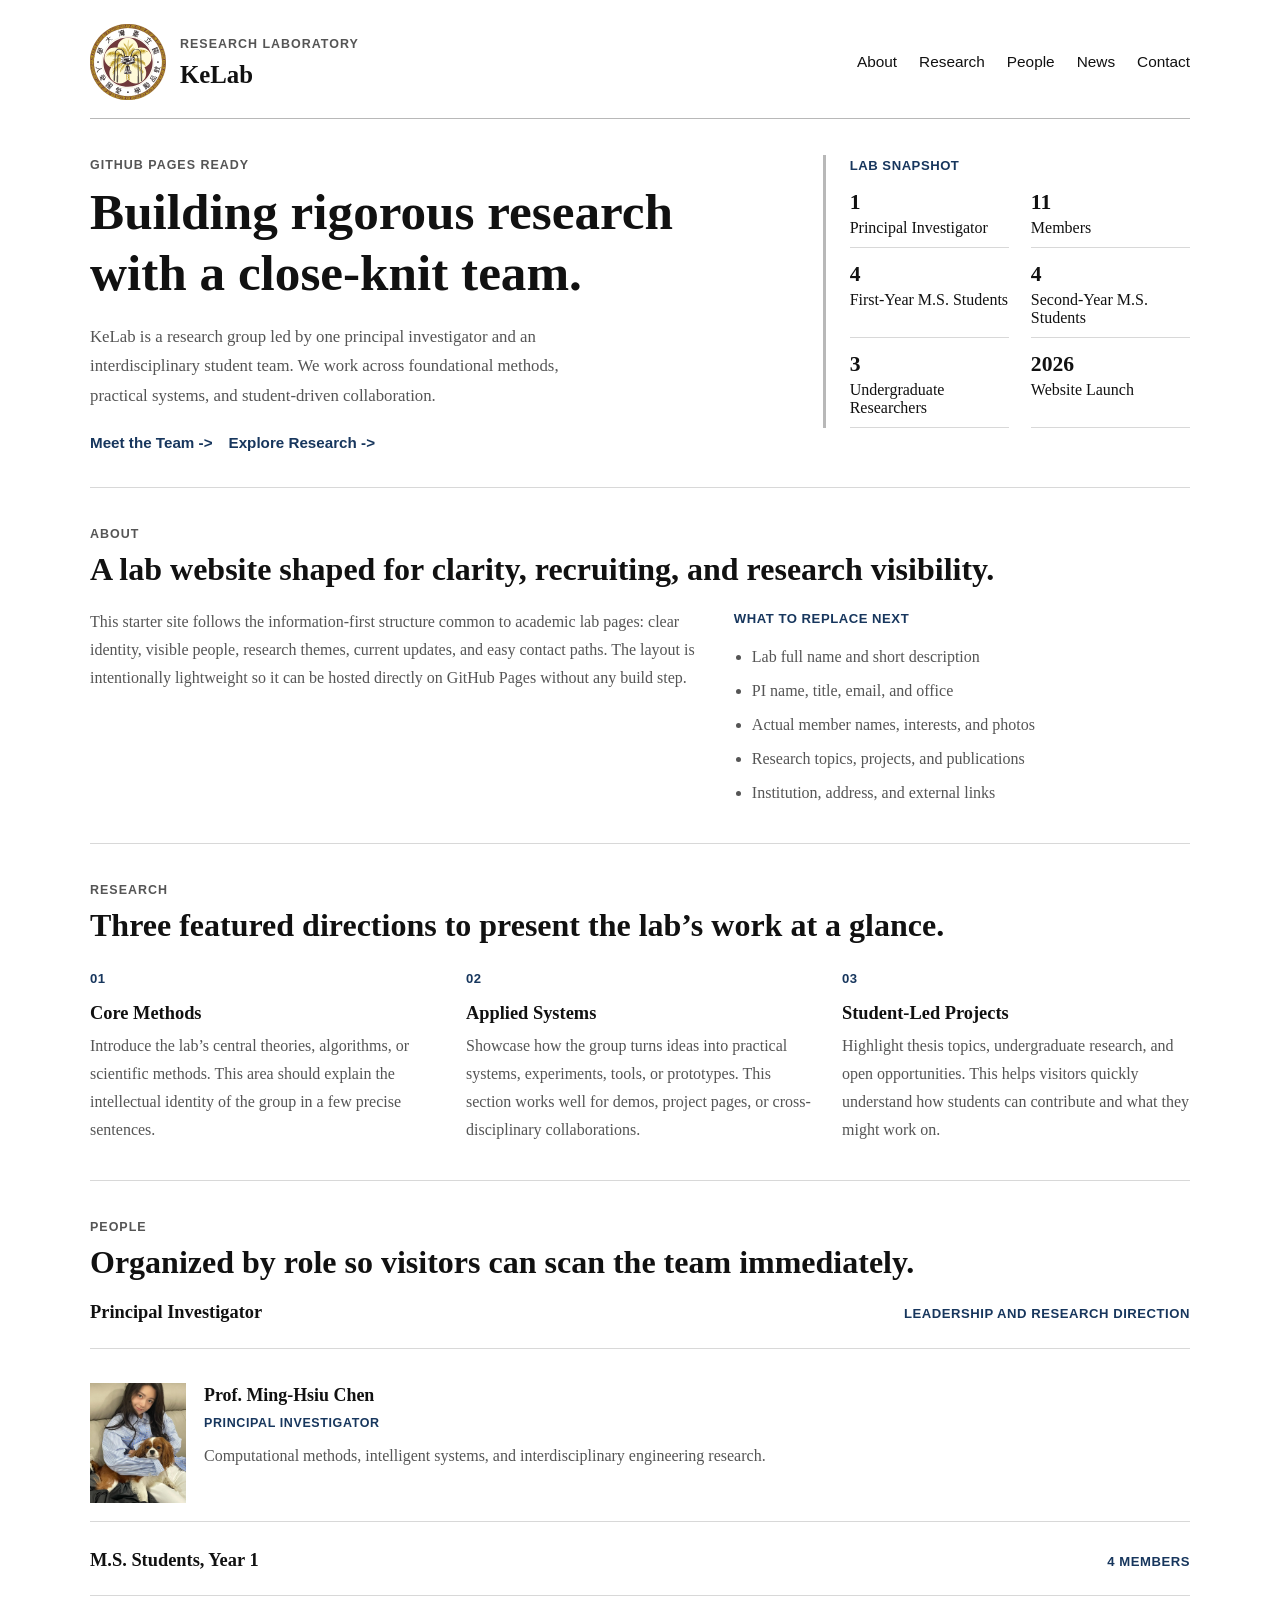
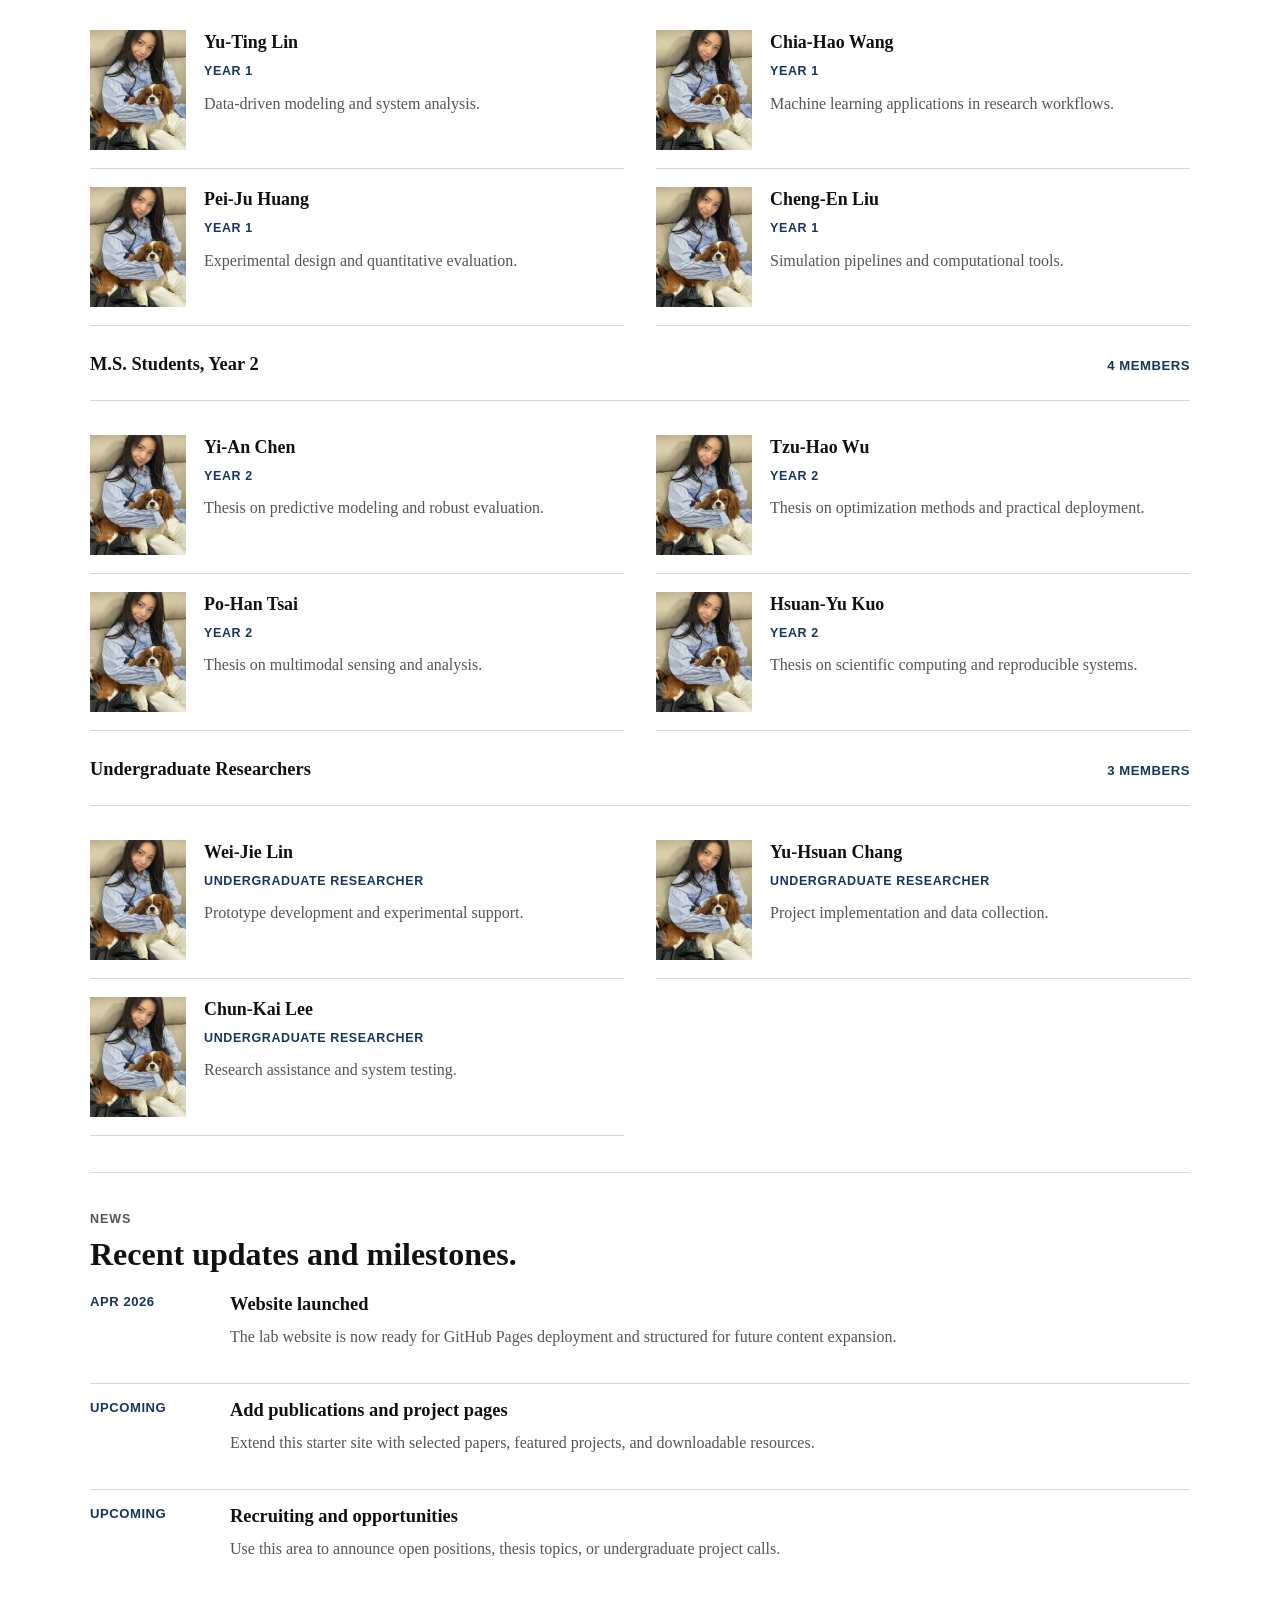
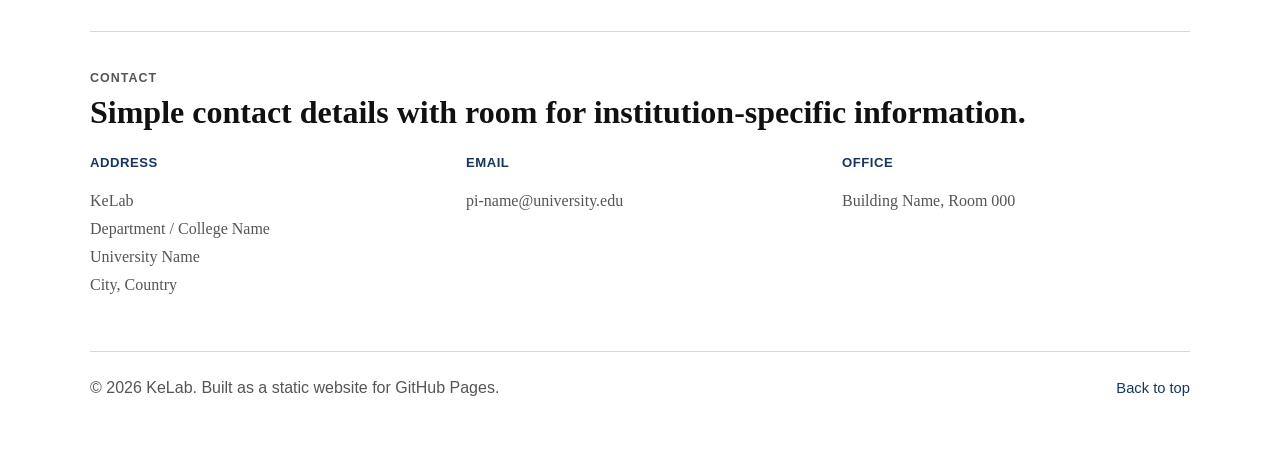
==== index.html @ 0eadf0dc "Change::LogoSize Change::Member::Photo" ====
<!DOCTYPE html>
<html lang="en">
  <head>
    <meta charset="UTF-8" />
    <meta name="viewport" content="width=device-width, initial-scale=1.0" />
    <title>KeLab | Research Laboratory</title>
    <meta
      name="description"
      content="Official website for KeLab, featuring research directions, people, updates, and contact information."
    />
    <link rel="preconnect" href="https://fonts.googleapis.com" />
    <link rel="preconnect" href="https://fonts.gstatic.com" crossorigin />
    <link
      href="https://fonts.googleapis.com/css2?family=Manrope:wght@400;500;700;800&family=Fraunces:opsz,wght@9..144,600;9..144,700&display=swap"
      rel="stylesheet"
    />
    <link rel="stylesheet" href="styles.css" />
  </head>
  <body>
    <div class="page-shell">
      <header class="site-header">
        <div class="brand">
          <a href="#top" class="brand-mark" aria-label="KeLab home">
            <img src="images/logo/NTU-logo.svg" alt="NTU logo" class="brand-logo" />
          </a>
          <div>
            <p class="eyebrow">Research Laboratory</p>
            <a href="#top" class="brand-name">KeLab</a>
          </div>
        </div>

        <button
          class="nav-toggle"
          type="button"
          aria-expanded="false"
          aria-controls="site-nav"
        >
          Menu
        </button>

        <nav id="site-nav" class="site-nav" aria-label="Primary navigation">
          <a href="#about">About</a>
          <a href="#research">Research</a>
          <a href="#people">People</a>
          <a href="#news">News</a>
          <a href="#contact">Contact</a>
        </nav>
      </header>

      <main id="top">
        <section class="hero section">
          <div class="hero-copy">
            <p class="eyebrow">GitHub Pages Ready</p>
            <h1>Building rigorous research with a close-knit team.</h1>
            <p class="hero-text">
              KeLab is a research group led by one principal investigator and an
              interdisciplinary student team. We work across foundational
              methods, practical systems, and student-driven collaboration.
            </p>
            <div class="hero-actions">
              <a class="button button-primary" href="#people">Meet the Team</a>
              <a class="button button-secondary" href="#research"
                >Explore Research</a
              >
            </div>
          </div>

          <aside class="hero-panel">
            <p class="panel-label">Lab Snapshot</p>
            <div class="stat-grid">
              <article>
                <strong>1</strong>
                <span>Principal Investigator</span>
              </article>
              <article>
                <strong>11</strong>
                <span>Members</span>
              </article>
              <article>
                <strong>4</strong>
                <span>First-Year M.S. Students</span>
              </article>
              <article>
                <strong>4</strong>
                <span>Second-Year M.S. Students</span>
              </article>
              <article>
                <strong>3</strong>
                <span>Undergraduate Researchers</span>
              </article>
              <article>
                <strong>2026</strong>
                <span>Website Launch</span>
              </article>
            </div>
          </aside>
        </section>

        <section id="about" class="section">
          <div class="section-heading">
            <p class="eyebrow">About</p>
            <h2>A lab website shaped for clarity, recruiting, and research visibility.</h2>
          </div>
          <div class="two-column">
            <div class="info-block">
              <p>
                This starter site follows the information-first structure common
                to academic lab pages: clear identity, visible people, research
                themes, current updates, and easy contact paths. The layout is
                intentionally lightweight so it can be hosted directly on GitHub
                Pages without any build step.
              </p>
            </div>
            <div class="info-block">
              <p class="card-title">What to replace next</p>
              <ul class="check-list">
                <li>Lab full name and short description</li>
                <li>PI name, title, email, and office</li>
                <li>Actual member names, interests, and photos</li>
                <li>Research topics, projects, and publications</li>
                <li>Institution, address, and external links</li>
              </ul>
            </div>
          </div>
        </section>

        <section id="research" class="section">
          <div class="section-heading">
            <p class="eyebrow">Research</p>
            <h2>Three featured directions to present the lab’s work at a glance.</h2>
          </div>
          <div class="research-grid">
            <article class="research-item">
              <p class="research-index">01</p>
              <h3>Core Methods</h3>
              <p>
                Introduce the lab’s central theories, algorithms, or scientific
                methods. This area should explain the intellectual identity of
                the group in a few precise sentences.
              </p>
            </article>
            <article class="research-item">
              <p class="research-index">02</p>
              <h3>Applied Systems</h3>
              <p>
                Showcase how the group turns ideas into practical systems,
                experiments, tools, or prototypes. This section works well for
                demos, project pages, or cross-disciplinary collaborations.
              </p>
            </article>
            <article class="research-item">
              <p class="research-index">03</p>
              <h3>Student-Led Projects</h3>
              <p>
                Highlight thesis topics, undergraduate research, and open
                opportunities. This helps visitors quickly understand how
                students can contribute and what they might work on.
              </p>
            </article>
          </div>
        </section>

        <section id="people" class="section">
          <div class="section-heading">
            <p class="eyebrow">People</p>
            <h2>Organized by role so visitors can scan the team immediately.</h2>
          </div>

          <div class="people-group">
            <div class="group-heading">
              <h3>Principal Investigator</h3>
              <p>Leadership and research direction</p>
            </div>
            <div class="people-grid people-grid-single" id="pi-grid"></div>
          </div>

          <div class="people-group">
            <div class="group-heading">
              <h3>M.S. Students, Year 1</h3>
              <p>4 members</p>
            </div>
            <div class="people-grid" id="ms1-grid"></div>
          </div>

          <div class="people-group">
            <div class="group-heading">
              <h3>M.S. Students, Year 2</h3>
              <p>4 members</p>
            </div>
            <div class="people-grid" id="ms2-grid"></div>
          </div>

          <div class="people-group">
            <div class="group-heading">
              <h3>Undergraduate Researchers</h3>
              <p>3 members</p>
            </div>
            <div class="people-grid" id="ug-grid"></div>
          </div>
        </section>

        <section id="news" class="section">
          <div class="section-heading">
            <p class="eyebrow">News</p>
            <h2>Recent updates and milestones.</h2>
          </div>

          <div class="timeline">
            <article class="timeline-item">
              <span class="timeline-date">Apr 2026</span>
              <div>
                <h3>Website launched</h3>
                <p>
                  The lab website is now ready for GitHub Pages deployment and
                  structured for future content expansion.
                </p>
              </div>
            </article>
            <article class="timeline-item">
              <span class="timeline-date">Upcoming</span>
              <div>
                <h3>Add publications and project pages</h3>
                <p>
                  Extend this starter site with selected papers, featured
                  projects, and downloadable resources.
                </p>
              </div>
            </article>
            <article class="timeline-item">
              <span class="timeline-date">Upcoming</span>
              <div>
                <h3>Recruiting and opportunities</h3>
                <p>
                  Use this area to announce open positions, thesis topics, or
                  undergraduate project calls.
                </p>
              </div>
            </article>
          </div>
        </section>

        <section id="contact" class="section section-contact">
          <div class="section-heading">
            <p class="eyebrow">Contact</p>
            <h2>Simple contact details with room for institution-specific information.</h2>
          </div>
          <div class="contact-layout">
            <div class="info-block">
              <p class="card-title">Address</p>
              <p>
                KeLab<br />
                Department / College Name<br />
                University Name<br />
                City, Country
              </p>
            </div>
            <div class="info-block">
              <p class="card-title">Email</p>
              <p>pi-name@university.edu</p>
            </div>
            <div class="info-block">
              <p class="card-title">Office</p>
              <p>Building Name, Room 000</p>
            </div>
          </div>
        </section>
      </main>

      <footer class="site-footer">
        <p>© 2026 KeLab. Built as a static website for GitHub Pages.</p>
        <a href="#top">Back to top</a>
      </footer>
    </div>

    <script src="script.js"></script>
  </body>
</html>
---- styles.css ----
:root {
  --bg: #ffffff;
  --text: #111111;
  --muted: #555555;
  --line: #d8d8d8;
  --line-strong: #b8b8b8;
  --accent: #17365d;
  --max-width: 1100px;
}

*,
*::before,
*::after {
  box-sizing: border-box;
}

html {
  scroll-behavior: smooth;
}

body {
  margin: 0;
  min-width: 320px;
  color: var(--text);
  background: var(--bg);
  font-family: "Georgia", "Times New Roman", serif;
}

a {
  color: var(--accent);
  text-decoration: none;
}

a:hover,
a:focus-visible {
  text-decoration: underline;
}

p,
li {
  margin-top: 0;
  color: var(--muted);
  line-height: 1.75;
  font-size: 1rem;
}

ul {
  margin: 0;
  padding-left: 18px;
}

.page-shell {
  width: min(calc(100% - 32px), var(--max-width));
  margin: 0 auto;
  padding: 0 0 48px;
}

.site-header {
  display: flex;
  align-items: center;
  justify-content: space-between;
  gap: 20px;
  padding: 24px 0 18px;
  border-bottom: 1px solid var(--line-strong);
}

.brand {
  display: flex;
  align-items: center;
  gap: 14px;
}

.brand-mark {
  display: grid;
  place-items: center;
  width: 76px;
  height: 76px;
  overflow: hidden;
}

.brand-logo {
  display: block;
  width: 100%;
  height: 100%;
  object-fit: contain;
}

.brand-name {
  display: block;
  color: var(--text);
  font-size: 1.55rem;
  font-weight: 700;
  line-height: 1.2;
}

.eyebrow {
  margin: 0 0 4px;
  color: var(--muted);
  font-family: "Helvetica Neue", Arial, sans-serif;
  font-size: 0.78rem;
  font-weight: 700;
  letter-spacing: 0.08em;
  text-transform: uppercase;
}

.site-nav {
  display: flex;
  align-items: center;
  gap: 22px;
  font-family: "Helvetica Neue", Arial, sans-serif;
}

.site-nav a {
  color: var(--text);
  font-size: 0.96rem;
}

.nav-toggle {
  display: none;
  border: 1px solid var(--line-strong);
  background: #fff;
  color: var(--text);
  padding: 8px 12px;
  font: inherit;
  cursor: pointer;
}

.section {
  padding: 36px 0;
  border-bottom: 1px solid var(--line);
}

.hero {
  display: grid;
  grid-template-columns: minmax(0, 1.5fr) minmax(260px, 0.8fr);
  gap: 44px;
  align-items: start;
}

.hero h1,
.section-heading h2 {
  margin: 0;
  color: var(--text);
  font-weight: 700;
  line-height: 1.2;
}

.hero h1 {
  font-size: clamp(2.3rem, 4vw, 3.7rem);
}

.hero-text {
  max-width: 62ch;
  margin: 18px 0 0;
  font-size: 1.05rem;
}

.hero-actions {
  display: flex;
  flex-wrap: wrap;
  gap: 16px;
  margin-top: 24px;
}

.button {
  display: inline-block;
  padding: 0;
  color: var(--accent);
  font-family: "Helvetica Neue", Arial, sans-serif;
  font-size: 0.95rem;
  font-weight: 700;
}

.button::after {
  content: " ->";
}

.hero-panel {
  padding-left: 24px;
  border-left: 3px solid var(--line-strong);
}

.panel-label,
.card-title,
.group-heading p,
.timeline-date,
.research-index {
  margin: 0 0 12px;
  color: var(--accent);
  font-family: "Helvetica Neue", Arial, sans-serif;
  font-size: 0.82rem;
  font-weight: 700;
  letter-spacing: 0.04em;
  text-transform: uppercase;
}

.stat-grid {
  display: grid;
  grid-template-columns: repeat(2, minmax(0, 1fr));
  gap: 14px 22px;
}

.stat-grid article {
  padding-bottom: 10px;
  border-bottom: 1px solid var(--line);
}

.stat-grid strong {
  display: block;
  margin-bottom: 4px;
  color: var(--text);
  font-size: 1.35rem;
  font-weight: 700;
}

.section-heading {
  margin-bottom: 20px;
}

.section-heading h2 {
  font-size: clamp(1.8rem, 2.5vw, 2.5rem);
}

.two-column {
  display: grid;
  grid-template-columns: 1.35fr 1fr;
  gap: 28px;
}

.info-block {
  padding: 0;
}

.check-list li + li {
  margin-top: 6px;
}

.research-grid {
  display: grid;
  grid-template-columns: repeat(3, minmax(0, 1fr));
  gap: 28px;
}

.research-item {
  padding-top: 4px;
}

.research-item h3,
.timeline-item h3,
.group-heading h3,
.person-name {
  margin: 0 0 8px;
  color: var(--text);
  font-size: 1.15rem;
  font-weight: 700;
}

.research-item p:last-child {
  margin-bottom: 0;
}

.people-group + .people-group {
  margin-top: 28px;
}

.group-heading {
  display: flex;
  align-items: baseline;
  justify-content: space-between;
  gap: 18px;
  padding-bottom: 10px;
  margin-bottom: 16px;
  border-bottom: 1px solid var(--line);
}

.people-grid {
  display: grid;
  grid-template-columns: repeat(2, minmax(0, 1fr));
  gap: 0 32px;
}

.people-grid-single {
  grid-template-columns: minmax(0, 1fr);
}

.person-card {
  display: grid;
  grid-template-columns: 96px minmax(0, 1fr);
  gap: 18px;
  align-items: start;
  padding: 18px 0;
  border-bottom: 1px solid var(--line);
}

.person-photo {
  display: block;
  width: 96px;
  height: 120px;
  object-fit: cover;
  background: #f3f3f3;
}

.person-meta {
  min-width: 0;
}

.person-role {
  margin: 0 0 8px;
  color: var(--accent);
  font-family: "Helvetica Neue", Arial, sans-serif;
  font-size: 0.78rem;
  font-weight: 700;
  letter-spacing: 0.05em;
  text-transform: uppercase;
}

.person-name {
  margin-bottom: 6px;
  font-size: 1.12rem;
  line-height: 1.35;
  word-break: keep-all;
  overflow-wrap: normal;
}

.person-focus {
  margin: 0;
  line-height: 1.65;
}

.timeline {
  display: grid;
  gap: 0;
}

.timeline-item {
  display: grid;
  grid-template-columns: 120px minmax(0, 1fr);
  gap: 20px;
  padding: 16px 0;
  border-top: 1px solid var(--line);
}

.timeline-item:first-child {
  border-top: 0;
  padding-top: 0;
}

.contact-layout {
  display: grid;
  grid-template-columns: repeat(3, minmax(0, 1fr));
  gap: 28px;
}

.site-footer {
  display: flex;
  align-items: center;
  justify-content: space-between;
  gap: 20px;
  padding: 22px 0 0;
  color: var(--muted);
  font-family: "Helvetica Neue", Arial, sans-serif;
  font-size: 0.92rem;
}

.site-footer p {
  margin: 0;
}

[data-reveal] {
  opacity: 0;
  transform: translateY(8px);
  transition: opacity 260ms ease, transform 260ms ease;
}

[data-reveal].is-visible {
  opacity: 1;
  transform: translateY(0);
}

@media (max-width: 900px) {
  .hero,
  .two-column,
  .research-grid,
  .contact-layout,
  .people-grid {
    grid-template-columns: minmax(0, 1fr);
  }
}

@media (max-width: 720px) {
  .page-shell {
    width: min(calc(100% - 24px), var(--max-width));
  }

  .site-header {
    flex-wrap: wrap;
  }

  .nav-toggle {
    display: inline-block;
  }

  .site-nav {
    display: none;
    width: 100%;
    flex-direction: column;
    align-items: flex-start;
    gap: 12px;
    padding-top: 10px;
  }

  .site-nav.is-open {
    display: flex;
  }

  .timeline-item {
    grid-template-columns: minmax(0, 1fr);
    gap: 8px;
  }

  .person-card {
    grid-template-columns: 78px minmax(0, 1fr);
    gap: 14px;
  }

  .person-photo {
    width: 78px;
    height: 98px;
  }

  .group-heading,
  .site-footer {
    flex-direction: column;
    align-items: flex-start;
  }
}
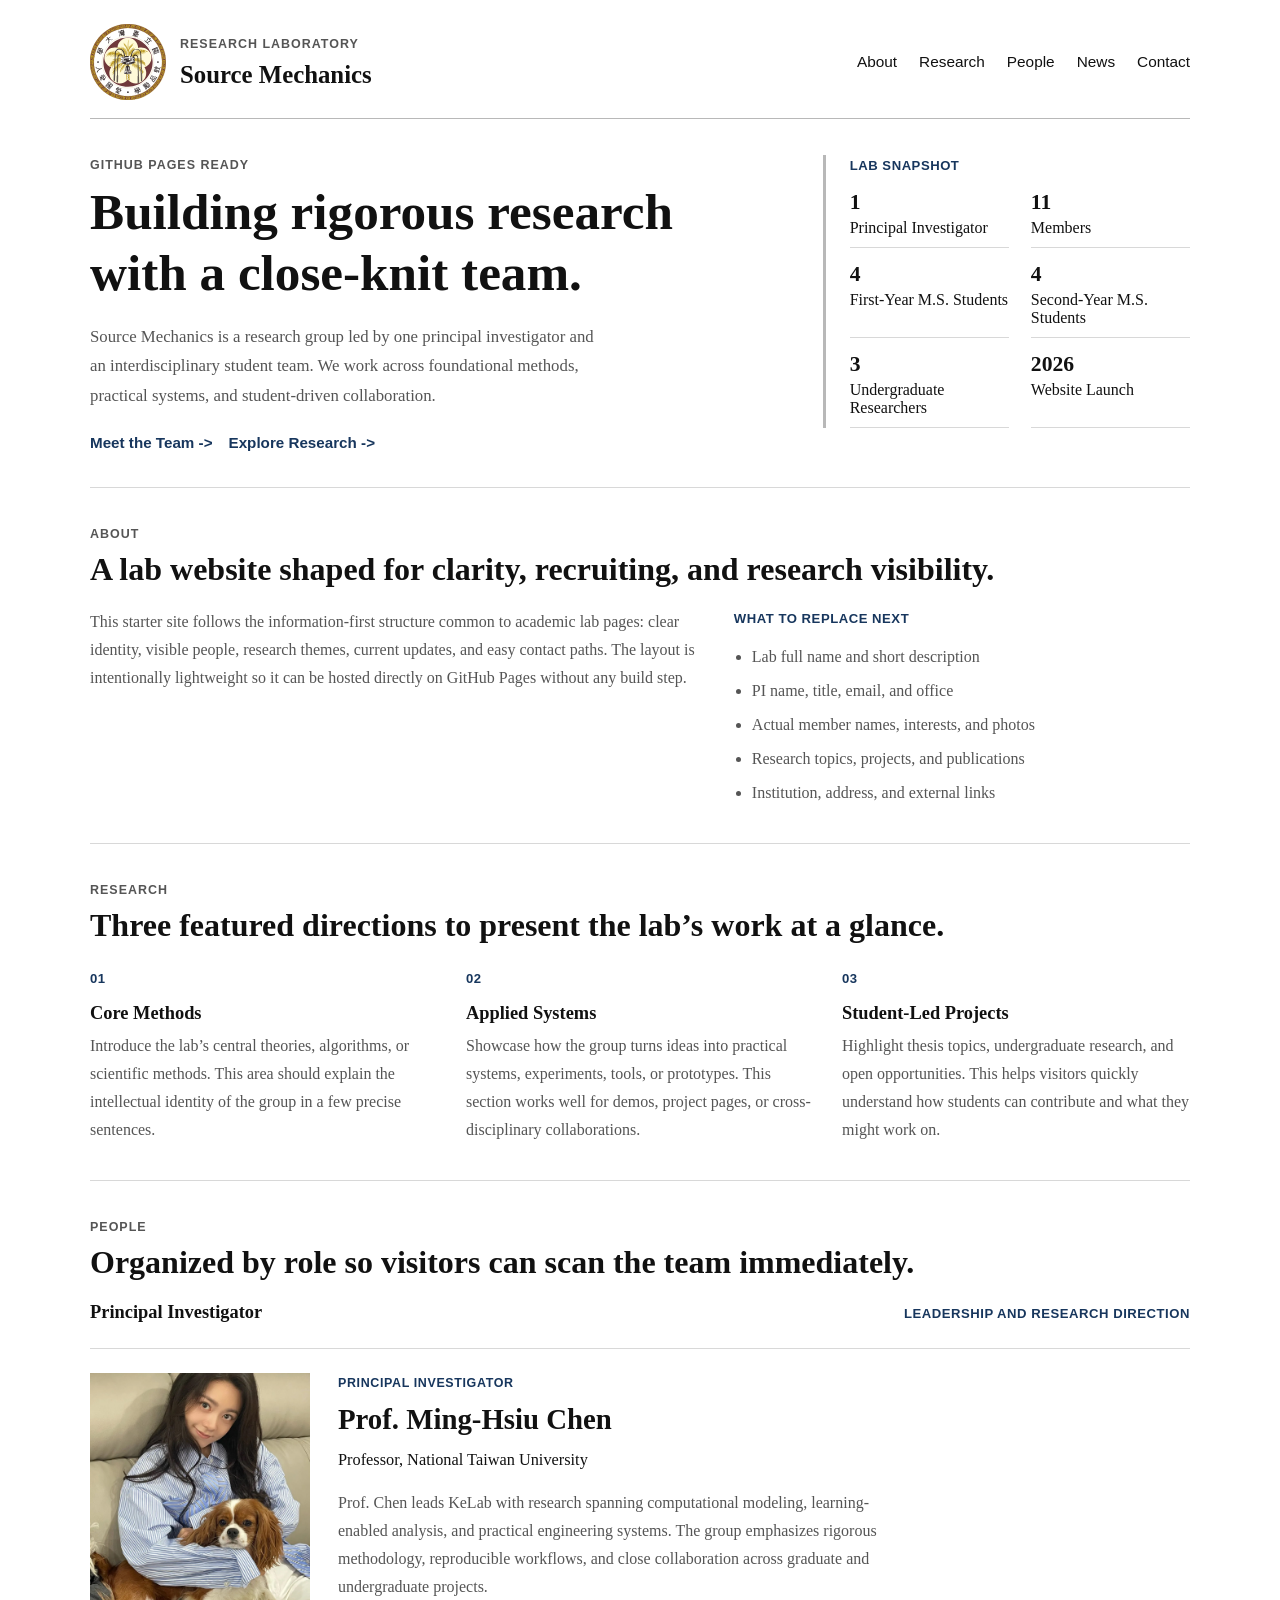
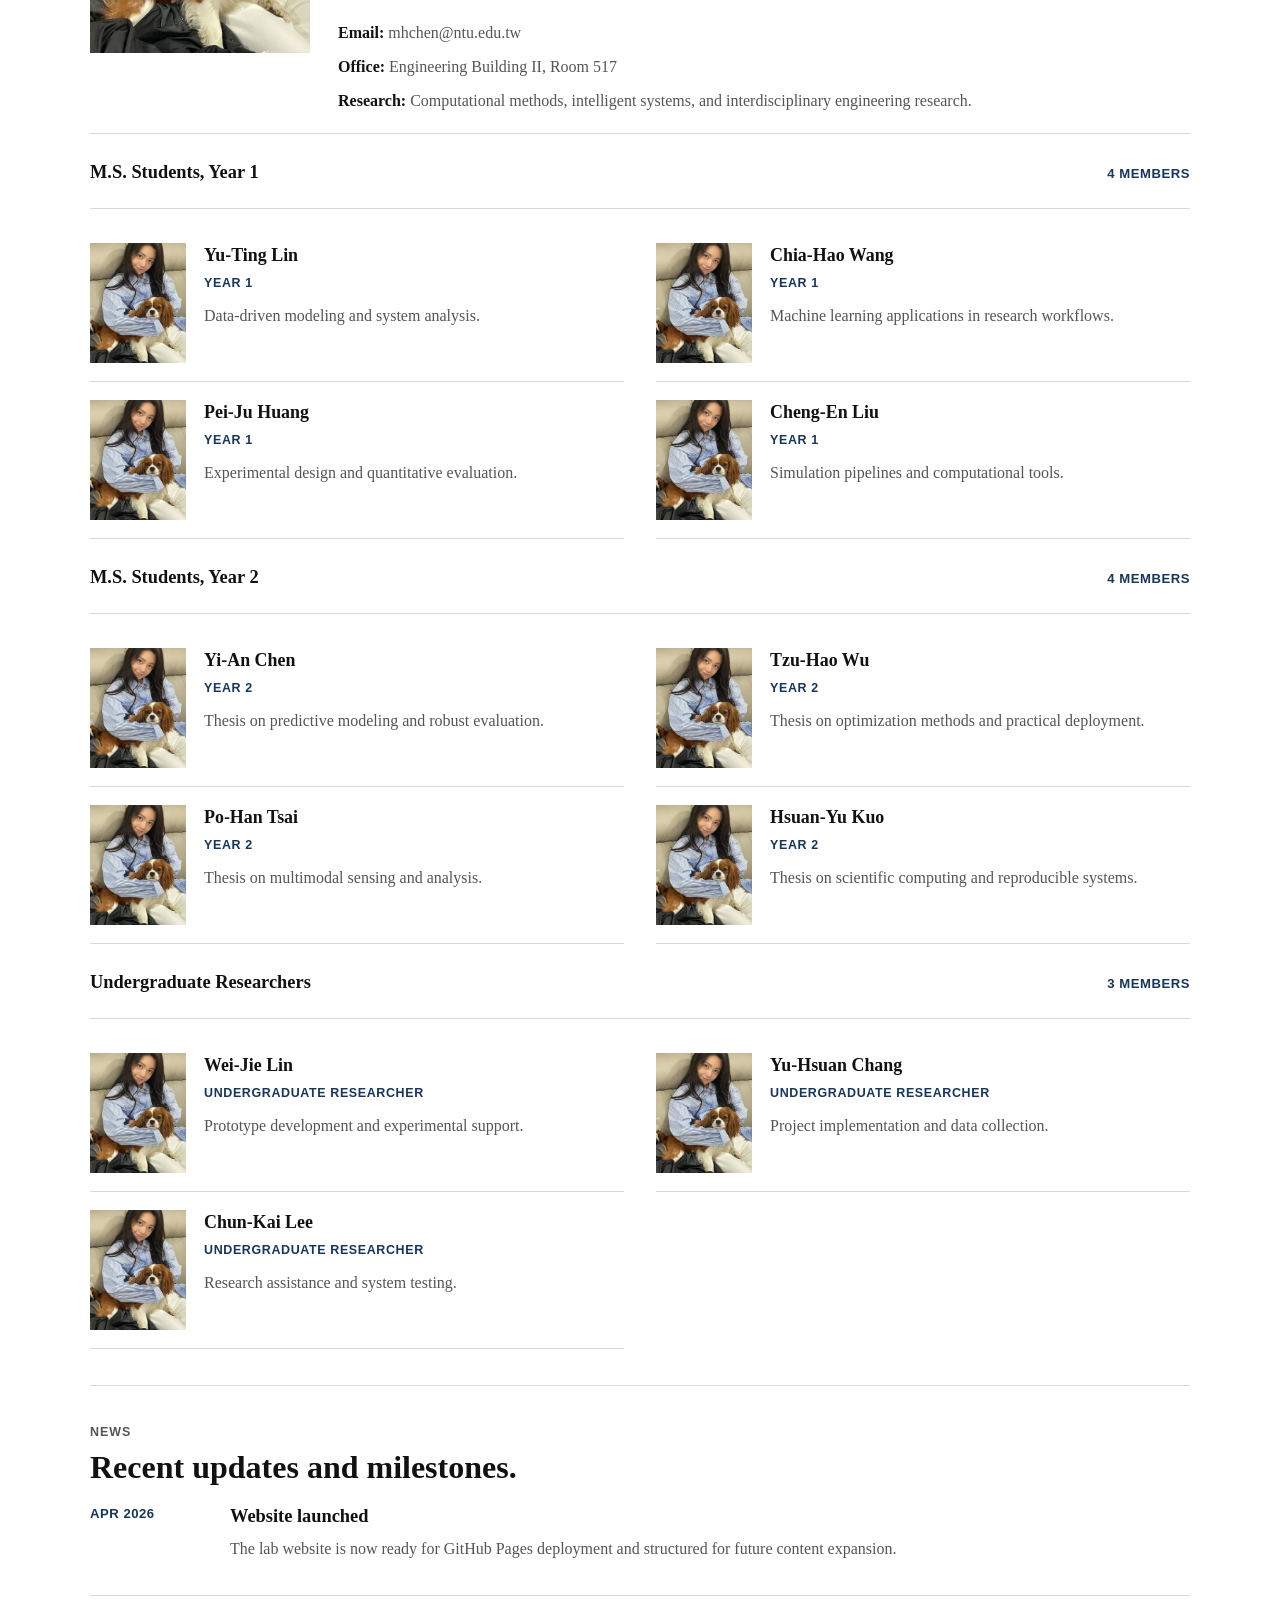
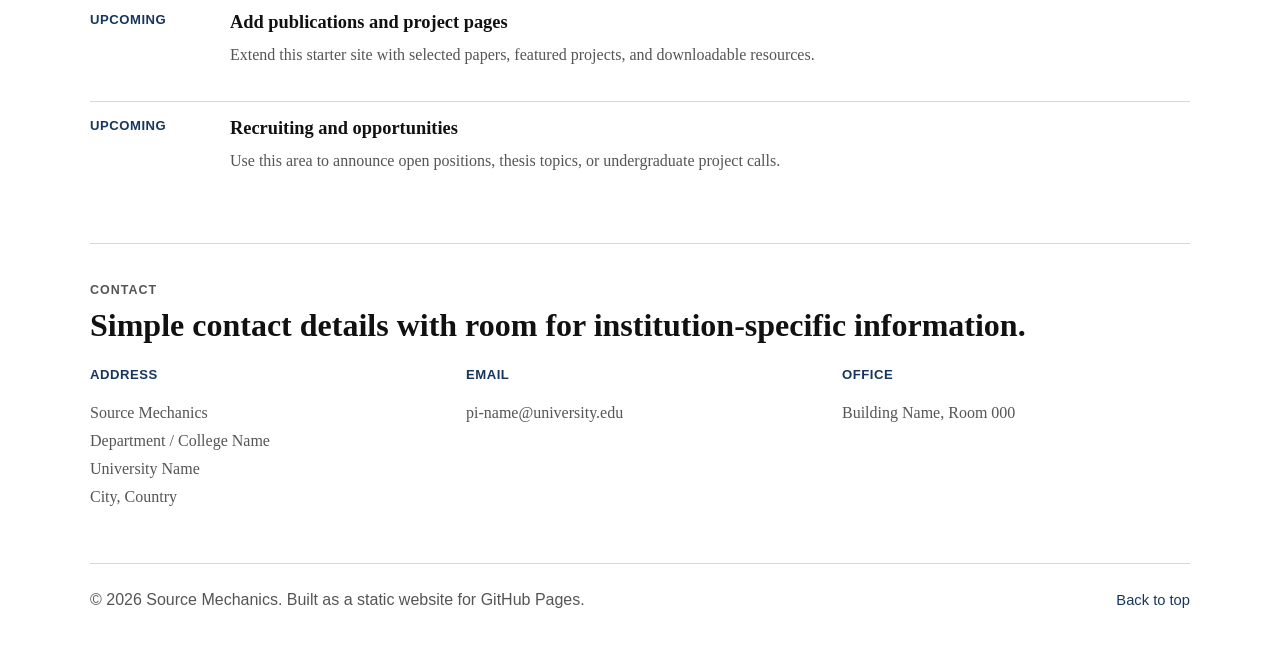
==== commit 10fc8738: "Change::Website::RenameLab" ====
--- a/index.html
+++ b/index.html
@@ -3,10 +3,10 @@
   <head>
     <meta charset="UTF-8" />
     <meta name="viewport" content="width=device-width, initial-scale=1.0" />
-    <title>KeLab | Research Laboratory</title>
+    <title>Source Mechanics | Research Laboratory</title>
     <meta
       name="description"
-      content="Official website for KeLab, featuring research directions, people, updates, and contact information."
+      content="Official website for Source Mechanics, featuring research directions, people, updates, and contact information."
     />
     <link rel="preconnect" href="https://fonts.googleapis.com" />
     <link rel="preconnect" href="https://fonts.gstatic.com" crossorigin />
@@ -20,12 +20,12 @@
     <div class="page-shell">
       <header class="site-header">
         <div class="brand">
-          <a href="#top" class="brand-mark" aria-label="KeLab home">
+          <a href="#top" class="brand-mark" aria-label="Source Mechanics home">
             <img src="images/logo/NTU-logo.svg" alt="NTU logo" class="brand-logo" />
           </a>
           <div>
             <p class="eyebrow">Research Laboratory</p>
-            <a href="#top" class="brand-name">KeLab</a>
+            <a href="#top" class="brand-name">Source Mechanics</a>
           </div>
         </div>
 
@@ -53,7 +53,7 @@
             <p class="eyebrow">GitHub Pages Ready</p>
             <h1>Building rigorous research with a close-knit team.</h1>
             <p class="hero-text">
-              KeLab is a research group led by one principal investigator and an
+              Source Mechanics is a research group led by one principal investigator and an
               interdisciplinary student team. We work across foundational
               methods, practical systems, and student-driven collaboration.
             </p>
@@ -248,7 +248,7 @@
             <div class="info-block">
               <p class="card-title">Address</p>
               <p>
-                KeLab<br />
+                Source Mechanics<br />
                 Department / College Name<br />
                 University Name<br />
                 City, Country
@@ -267,7 +267,7 @@
       </main>
 
       <footer class="site-footer">
-        <p>© 2026 KeLab. Built as a static website for GitHub Pages.</p>
+        <p>© 2026 Source Mechanics. Built as a static website for GitHub Pages.</p>
         <a href="#top">Back to top</a>
       </footer>
     </div>
--- a/styles.css
+++ b/styles.css
@@ -283,6 +283,59 @@
   grid-template-columns: minmax(0, 1fr);
 }
 
+.pi-card {
+  display: grid;
+  grid-template-columns: 220px minmax(0, 1fr);
+  gap: 28px;
+  align-items: start;
+  padding: 8px 0 18px;
+  border-bottom: 1px solid var(--line);
+}
+
+.pi-photo {
+  display: block;
+  width: 220px;
+  height: 280px;
+  object-fit: cover;
+  background: #f3f3f3;
+}
+
+.pi-meta {
+  min-width: 0;
+}
+
+.pi-name {
+  margin: 0 0 8px;
+  color: var(--text);
+  font-size: 1.8rem;
+  line-height: 1.25;
+  font-weight: 700;
+}
+
+.pi-title {
+  margin: 0 0 14px;
+  color: var(--text);
+  font-size: 1.02rem;
+}
+
+.pi-bio {
+  margin: 0 0 18px;
+  max-width: 70ch;
+}
+
+.pi-details {
+  display: grid;
+  gap: 6px;
+}
+
+.pi-details p {
+  margin: 0;
+}
+
+.pi-details strong {
+  color: var(--text);
+}
+
 .person-card {
   display: grid;
   grid-template-columns: 96px minmax(0, 1fr);
@@ -418,6 +471,16 @@
     gap: 8px;
   }
 
+  .pi-card {
+    grid-template-columns: minmax(0, 1fr);
+    gap: 16px;
+  }
+
+  .pi-photo {
+    width: 160px;
+    height: 200px;
+  }
+
   .person-card {
     grid-template-columns: 78px minmax(0, 1fr);
     gap: 14px;
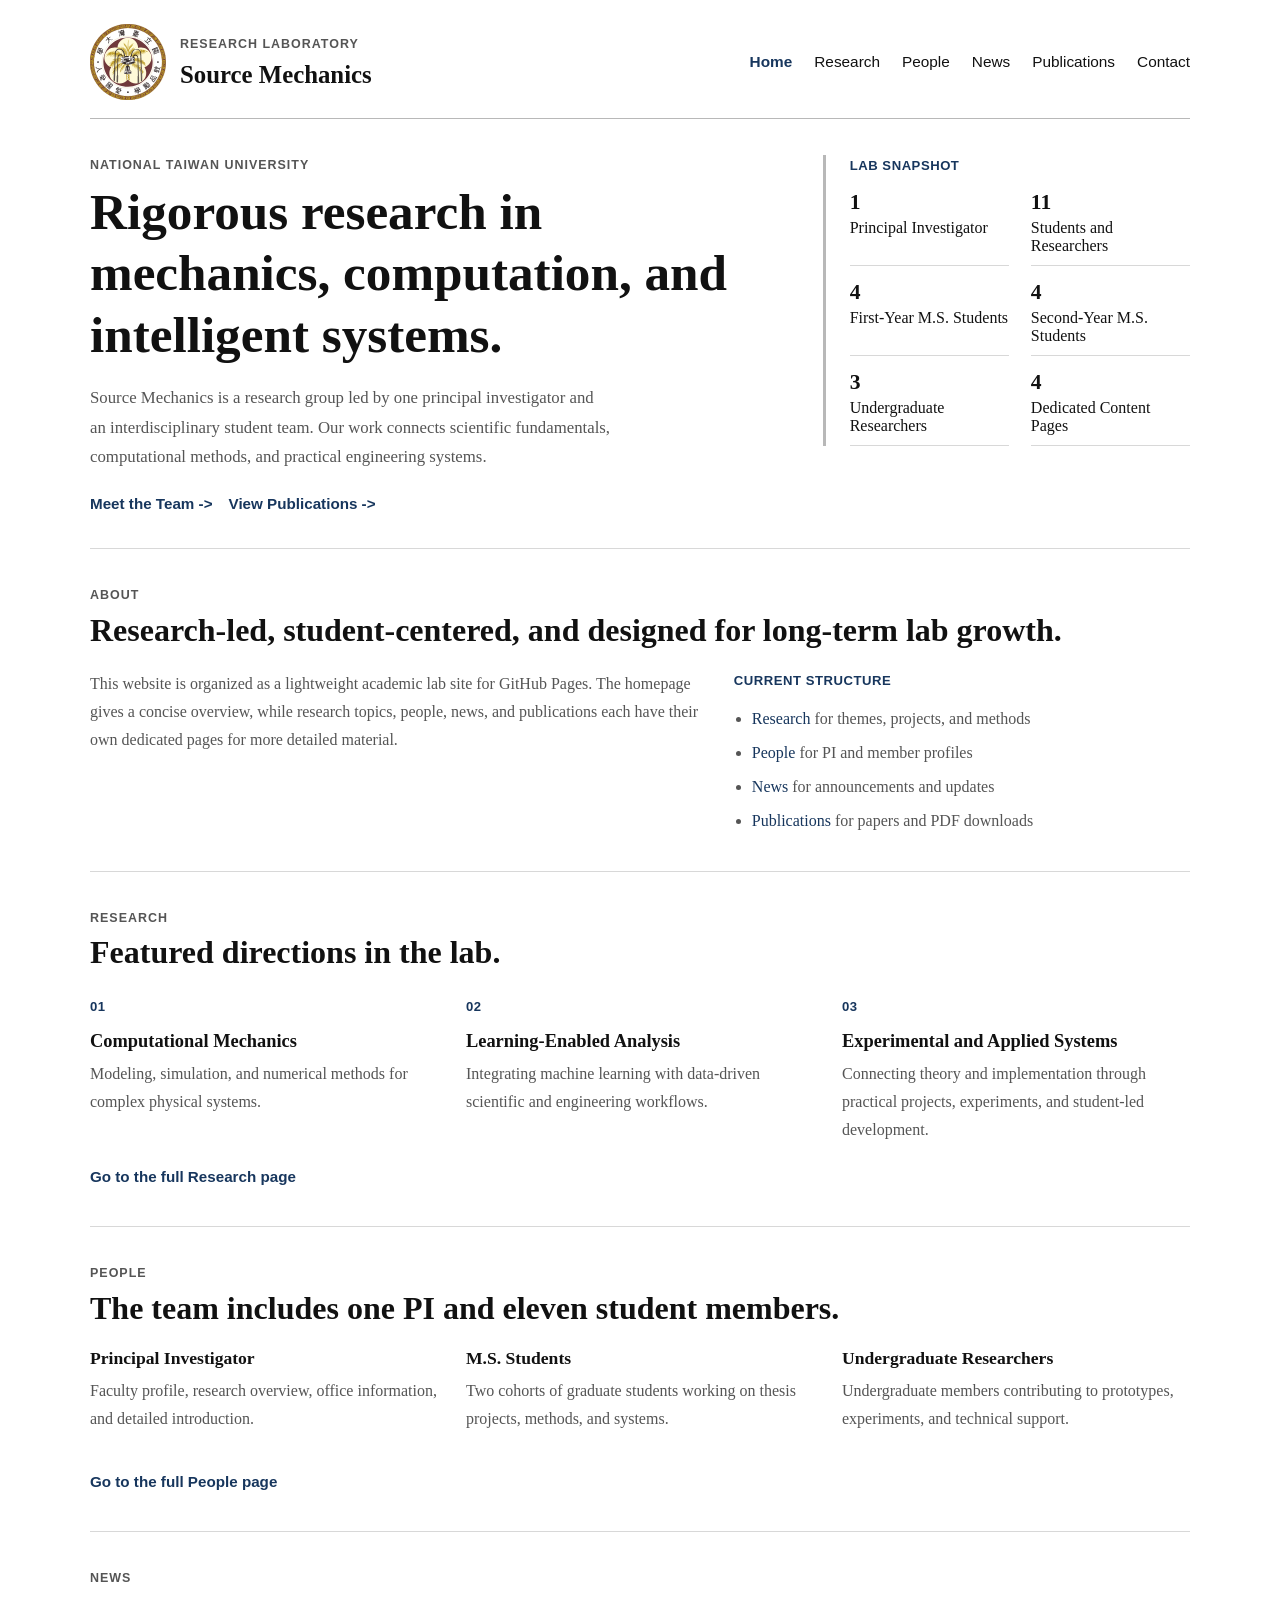
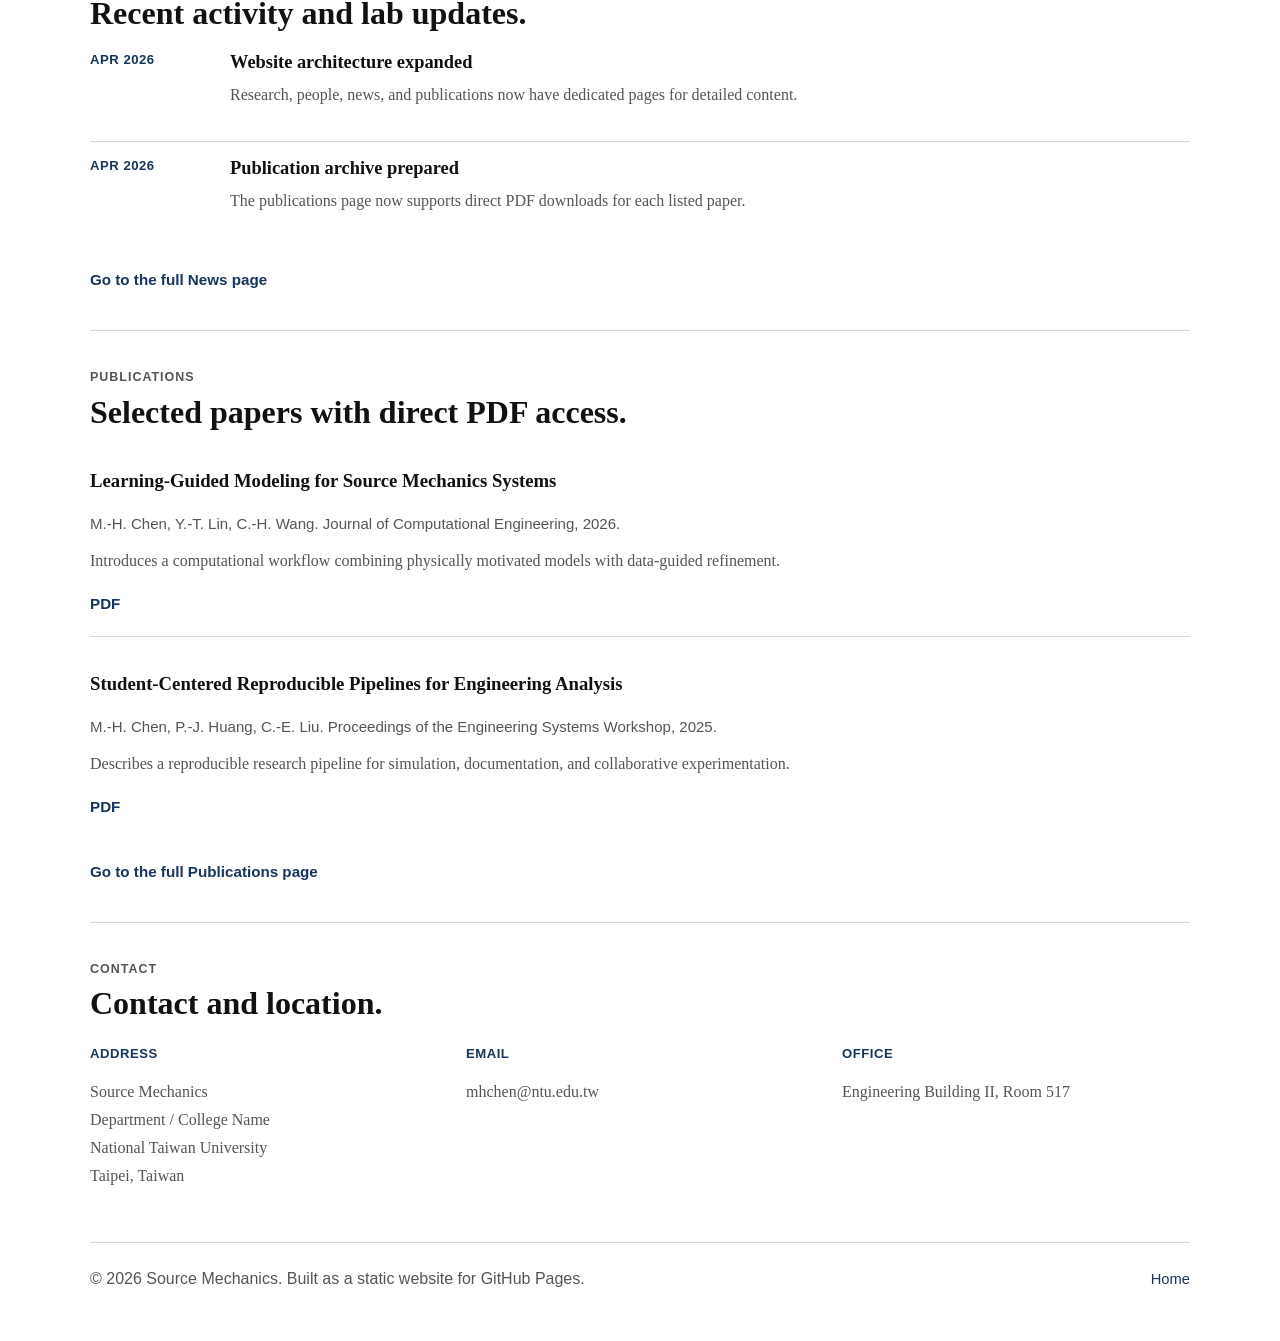
==== commit 9896c1e1: "New::Pages" ====
--- a/index.html
+++ b/index.html
@@ -6,7 +6,7 @@
     <title>Source Mechanics | Research Laboratory</title>
     <meta
       name="description"
-      content="Official website for Source Mechanics, featuring research directions, people, updates, and contact information."
+      content="Official website for Source Mechanics at National Taiwan University."
     />
     <link rel="preconnect" href="https://fonts.googleapis.com" />
     <link rel="preconnect" href="https://fonts.gstatic.com" crossorigin />
@@ -20,12 +20,12 @@
     <div class="page-shell">
       <header class="site-header">
         <div class="brand">
-          <a href="#top" class="brand-mark" aria-label="Source Mechanics home">
+          <a href="index.html" class="brand-mark" aria-label="Source Mechanics home">
             <img src="images/logo/NTU-logo.svg" alt="NTU logo" class="brand-logo" />
           </a>
           <div>
             <p class="eyebrow">Research Laboratory</p>
-            <a href="#top" class="brand-name">Source Mechanics</a>
+            <a href="index.html" class="brand-name">Source Mechanics</a>
           </div>
         </div>
 
@@ -39,29 +39,29 @@
         </button>
 
         <nav id="site-nav" class="site-nav" aria-label="Primary navigation">
-          <a href="#about">About</a>
-          <a href="#research">Research</a>
-          <a href="#people">People</a>
-          <a href="#news">News</a>
-          <a href="#contact">Contact</a>
+          <a href="index.html" aria-current="page">Home</a>
+          <a href="research.html">Research</a>
+          <a href="people.html">People</a>
+          <a href="news.html">News</a>
+          <a href="publications.html">Publications</a>
+          <a href="index.html#contact">Contact</a>
         </nav>
       </header>
 
-      <main id="top">
+      <main>
         <section class="hero section">
           <div class="hero-copy">
-            <p class="eyebrow">GitHub Pages Ready</p>
-            <h1>Building rigorous research with a close-knit team.</h1>
+            <p class="eyebrow">National Taiwan University</p>
+            <h1>Rigorous research in mechanics, computation, and intelligent systems.</h1>
             <p class="hero-text">
               Source Mechanics is a research group led by one principal investigator and an
-              interdisciplinary student team. We work across foundational
-              methods, practical systems, and student-driven collaboration.
+              interdisciplinary student team. Our work connects scientific
+              fundamentals, computational methods, and practical engineering
+              systems.
             </p>
             <div class="hero-actions">
-              <a class="button button-primary" href="#people">Meet the Team</a>
-              <a class="button button-secondary" href="#research"
-                >Explore Research</a
-              >
+              <a class="button" href="people.html">Meet the Team</a>
+              <a class="button" href="publications.html">View Publications</a>
             </div>
           </div>
 
@@ -74,7 +74,7 @@
               </article>
               <article>
                 <strong>11</strong>
-                <span>Members</span>
+                <span>Students and Researchers</span>
               </article>
               <article>
                 <strong>4</strong>
@@ -89,160 +89,149 @@
                 <span>Undergraduate Researchers</span>
               </article>
               <article>
-                <strong>2026</strong>
-                <span>Website Launch</span>
+                <strong>4</strong>
+                <span>Dedicated Content Pages</span>
               </article>
             </div>
           </aside>
         </section>
 
-        <section id="about" class="section">
+        <section class="section">
           <div class="section-heading">
             <p class="eyebrow">About</p>
-            <h2>A lab website shaped for clarity, recruiting, and research visibility.</h2>
+            <h2>Research-led, student-centered, and designed for long-term lab growth.</h2>
           </div>
           <div class="two-column">
             <div class="info-block">
               <p>
-                This starter site follows the information-first structure common
-                to academic lab pages: clear identity, visible people, research
-                themes, current updates, and easy contact paths. The layout is
-                intentionally lightweight so it can be hosted directly on GitHub
-                Pages without any build step.
-              </p>
-            </div>
-            <div class="info-block">
-              <p class="card-title">What to replace next</p>
+                This website is organized as a lightweight academic lab site for
+                GitHub Pages. The homepage gives a concise overview, while
+                research topics, people, news, and publications each have their
+                own dedicated pages for more detailed material.
+              </p>
+            </div>
+            <div class="info-block">
+              <p class="card-title">Current Structure</p>
               <ul class="check-list">
-                <li>Lab full name and short description</li>
-                <li>PI name, title, email, and office</li>
-                <li>Actual member names, interests, and photos</li>
-                <li>Research topics, projects, and publications</li>
-                <li>Institution, address, and external links</li>
+                <li><a href="research.html">Research</a> for themes, projects, and methods</li>
+                <li><a href="people.html">People</a> for PI and member profiles</li>
+                <li><a href="news.html">News</a> for announcements and updates</li>
+                <li><a href="publications.html">Publications</a> for papers and PDF downloads</li>
               </ul>
             </div>
           </div>
         </section>
 
-        <section id="research" class="section">
+        <section class="section">
           <div class="section-heading">
             <p class="eyebrow">Research</p>
-            <h2>Three featured directions to present the lab’s work at a glance.</h2>
+            <h2>Featured directions in the lab.</h2>
           </div>
           <div class="research-grid">
             <article class="research-item">
               <p class="research-index">01</p>
-              <h3>Core Methods</h3>
-              <p>
-                Introduce the lab’s central theories, algorithms, or scientific
-                methods. This area should explain the intellectual identity of
-                the group in a few precise sentences.
+              <h3>Computational Mechanics</h3>
+              <p>
+                Modeling, simulation, and numerical methods for complex
+                physical systems.
               </p>
             </article>
             <article class="research-item">
               <p class="research-index">02</p>
-              <h3>Applied Systems</h3>
-              <p>
-                Showcase how the group turns ideas into practical systems,
-                experiments, tools, or prototypes. This section works well for
-                demos, project pages, or cross-disciplinary collaborations.
+              <h3>Learning-Enabled Analysis</h3>
+              <p>
+                Integrating machine learning with data-driven scientific and
+                engineering workflows.
               </p>
             </article>
             <article class="research-item">
               <p class="research-index">03</p>
-              <h3>Student-Led Projects</h3>
-              <p>
-                Highlight thesis topics, undergraduate research, and open
-                opportunities. This helps visitors quickly understand how
-                students can contribute and what they might work on.
-              </p>
-            </article>
-          </div>
-        </section>
-
-        <section id="people" class="section">
+              <h3>Experimental and Applied Systems</h3>
+              <p>
+                Connecting theory and implementation through practical projects,
+                experiments, and student-led development.
+              </p>
+            </article>
+          </div>
+          <p class="section-link"><a href="research.html">Go to the full Research page</a></p>
+        </section>
+
+        <section class="section">
           <div class="section-heading">
             <p class="eyebrow">People</p>
-            <h2>Organized by role so visitors can scan the team immediately.</h2>
-          </div>
-
-          <div class="people-group">
-            <div class="group-heading">
+            <h2>The team includes one PI and eleven student members.</h2>
+          </div>
+          <div class="summary-grid">
+            <div class="summary-item">
               <h3>Principal Investigator</h3>
-              <p>Leadership and research direction</p>
-            </div>
-            <div class="people-grid people-grid-single" id="pi-grid"></div>
-          </div>
-
-          <div class="people-group">
-            <div class="group-heading">
-              <h3>M.S. Students, Year 1</h3>
-              <p>4 members</p>
-            </div>
-            <div class="people-grid" id="ms1-grid"></div>
-          </div>
-
-          <div class="people-group">
-            <div class="group-heading">
-              <h3>M.S. Students, Year 2</h3>
-              <p>4 members</p>
-            </div>
-            <div class="people-grid" id="ms2-grid"></div>
-          </div>
-
-          <div class="people-group">
-            <div class="group-heading">
+              <p>Faculty profile, research overview, office information, and detailed introduction.</p>
+            </div>
+            <div class="summary-item">
+              <h3>M.S. Students</h3>
+              <p>Two cohorts of graduate students working on thesis projects, methods, and systems.</p>
+            </div>
+            <div class="summary-item">
               <h3>Undergraduate Researchers</h3>
-              <p>3 members</p>
-            </div>
-            <div class="people-grid" id="ug-grid"></div>
-          </div>
-        </section>
-
-        <section id="news" class="section">
+              <p>Undergraduate members contributing to prototypes, experiments, and technical support.</p>
+            </div>
+          </div>
+          <p class="section-link"><a href="people.html">Go to the full People page</a></p>
+        </section>
+
+        <section class="section">
           <div class="section-heading">
             <p class="eyebrow">News</p>
-            <h2>Recent updates and milestones.</h2>
-          </div>
-
+            <h2>Recent activity and lab updates.</h2>
+          </div>
           <div class="timeline">
             <article class="timeline-item">
               <span class="timeline-date">Apr 2026</span>
               <div>
-                <h3>Website launched</h3>
-                <p>
-                  The lab website is now ready for GitHub Pages deployment and
-                  structured for future content expansion.
-                </p>
+                <h3>Website architecture expanded</h3>
+                <p>Research, people, news, and publications now have dedicated pages for detailed content.</p>
               </div>
             </article>
             <article class="timeline-item">
-              <span class="timeline-date">Upcoming</span>
+              <span class="timeline-date">Apr 2026</span>
               <div>
-                <h3>Add publications and project pages</h3>
-                <p>
-                  Extend this starter site with selected papers, featured
-                  projects, and downloadable resources.
-                </p>
+                <h3>Publication archive prepared</h3>
+                <p>The publications page now supports direct PDF downloads for each listed paper.</p>
               </div>
             </article>
-            <article class="timeline-item">
-              <span class="timeline-date">Upcoming</span>
-              <div>
-                <h3>Recruiting and opportunities</h3>
-                <p>
-                  Use this area to announce open positions, thesis topics, or
-                  undergraduate project calls.
-                </p>
-              </div>
-            </article>
-          </div>
+          </div>
+          <p class="section-link"><a href="news.html">Go to the full News page</a></p>
+        </section>
+
+        <section class="section">
+          <div class="section-heading">
+            <p class="eyebrow">Publications</p>
+            <h2>Selected papers with direct PDF access.</h2>
+          </div>
+          <div class="publication-list">
+            <article class="publication-item">
+              <h3>Learning-Guided Modeling for Source Mechanics Systems</h3>
+              <p class="publication-meta">M.-H. Chen, Y.-T. Lin, C.-H. Wang. Journal of Computational Engineering, 2026.</p>
+              <p>Introduces a computational workflow combining physically motivated models with data-guided refinement.</p>
+              <p class="publication-links">
+                <a href="files/papers/learning-guided-modeling-2026.pdf" download>PDF</a>
+              </p>
+            </article>
+            <article class="publication-item">
+              <h3>Student-Centered Reproducible Pipelines for Engineering Analysis</h3>
+              <p class="publication-meta">M.-H. Chen, P.-J. Huang, C.-E. Liu. Proceedings of the Engineering Systems Workshop, 2025.</p>
+              <p>Describes a reproducible research pipeline for simulation, documentation, and collaborative experimentation.</p>
+              <p class="publication-links">
+                <a href="files/papers/reproducible-pipelines-2025.pdf" download>PDF</a>
+              </p>
+            </article>
+          </div>
+          <p class="section-link"><a href="publications.html">Go to the full Publications page</a></p>
         </section>
 
         <section id="contact" class="section section-contact">
           <div class="section-heading">
             <p class="eyebrow">Contact</p>
-            <h2>Simple contact details with room for institution-specific information.</h2>
+            <h2>Contact and location.</h2>
           </div>
           <div class="contact-layout">
             <div class="info-block">
@@ -250,17 +239,17 @@
               <p>
                 Source Mechanics<br />
                 Department / College Name<br />
-                University Name<br />
-                City, Country
+                National Taiwan University<br />
+                Taipei, Taiwan
               </p>
             </div>
             <div class="info-block">
               <p class="card-title">Email</p>
-              <p>pi-name@university.edu</p>
+              <p>mhchen@ntu.edu.tw</p>
             </div>
             <div class="info-block">
               <p class="card-title">Office</p>
-              <p>Building Name, Room 000</p>
+              <p>Engineering Building II, Room 517</p>
             </div>
           </div>
         </section>
@@ -268,7 +257,7 @@
 
       <footer class="site-footer">
         <p>© 2026 Source Mechanics. Built as a static website for GitHub Pages.</p>
-        <a href="#top">Back to top</a>
+        <a href="index.html">Home</a>
       </footer>
     </div>
 
--- a/styles.css
+++ b/styles.css
@@ -115,6 +115,11 @@
   font-size: 0.96rem;
 }
 
+.site-nav a[aria-current="page"] {
+  color: var(--accent);
+  font-weight: 700;
+}
+
 .nav-toggle {
   display: none;
   border: 1px solid var(--line-strong);
@@ -178,6 +183,17 @@
 .hero-panel {
   padding-left: 24px;
   border-left: 3px solid var(--line-strong);
+}
+
+.page-intro {
+  padding-top: 42px;
+}
+
+.page-intro h1 {
+  margin: 0;
+  color: var(--text);
+  font-size: clamp(2.2rem, 4vw, 3.2rem);
+  line-height: 1.2;
 }
 
 .panel-label,
@@ -241,6 +257,30 @@
   gap: 28px;
 }
 
+.page-stack {
+  display: grid;
+  gap: 28px;
+}
+
+.detail-item {
+  padding-bottom: 20px;
+  border-bottom: 1px solid var(--line);
+}
+
+.detail-item:last-child {
+  padding-bottom: 0;
+  border-bottom: 0;
+}
+
+.detail-item h2,
+.publication-item h2,
+.news-entry h2 {
+  margin: 0 0 10px;
+  color: var(--text);
+  font-size: 1.45rem;
+  line-height: 1.35;
+}
+
 .research-item {
   padding-top: 4px;
 }
@@ -257,6 +297,25 @@
 
 .research-item p:last-child {
   margin-bottom: 0;
+}
+
+.summary-grid {
+  display: grid;
+  grid-template-columns: repeat(3, minmax(0, 1fr));
+  gap: 28px;
+}
+
+.summary-item h3 {
+  margin: 0 0 8px;
+  color: var(--text);
+  font-size: 1.1rem;
+}
+
+.section-link {
+  margin: 20px 0 0;
+  font-family: "Helvetica Neue", Arial, sans-serif;
+  font-size: 0.95rem;
+  font-weight: 700;
 }
 
 .people-group + .people-group {
@@ -380,6 +439,41 @@
   line-height: 1.65;
 }
 
+.publication-list,
+.news-list {
+  display: grid;
+  gap: 0;
+}
+
+.publication-item,
+.news-entry {
+  padding: 18px 0;
+  border-top: 1px solid var(--line);
+}
+
+.publication-item:first-child,
+.news-entry:first-child {
+  padding-top: 0;
+  border-top: 0;
+}
+
+.publication-meta {
+  margin: 0 0 10px;
+  font-family: "Helvetica Neue", Arial, sans-serif;
+  font-size: 0.94rem;
+}
+
+.publication-links {
+  margin: 8px 0 0;
+  font-family: "Helvetica Neue", Arial, sans-serif;
+  font-size: 0.95rem;
+  font-weight: 700;
+}
+
+.publication-links a + a {
+  margin-left: 18px;
+}
+
 .timeline {
   display: grid;
   gap: 0;
@@ -435,7 +529,8 @@
   .two-column,
   .research-grid,
   .contact-layout,
-  .people-grid {
+  .people-grid,
+  .summary-grid {
     grid-template-columns: minmax(0, 1fr);
   }
 }
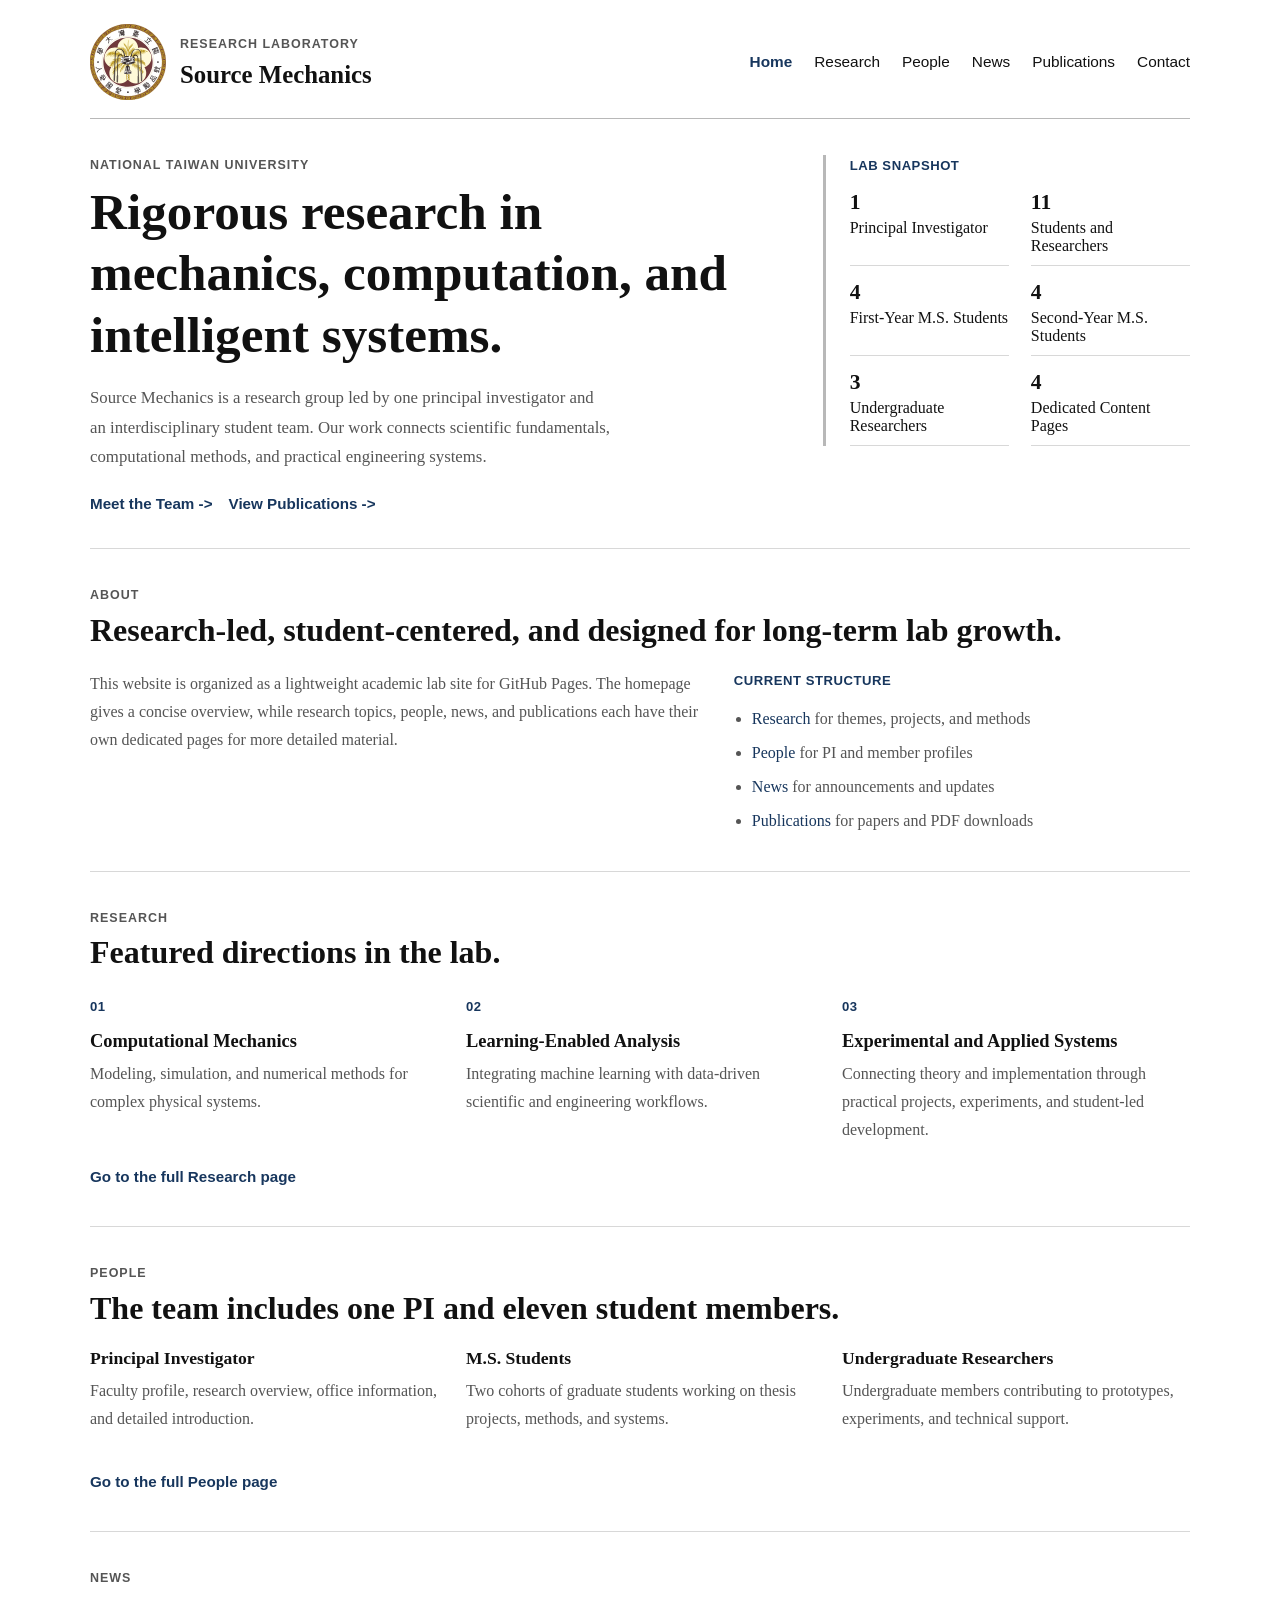
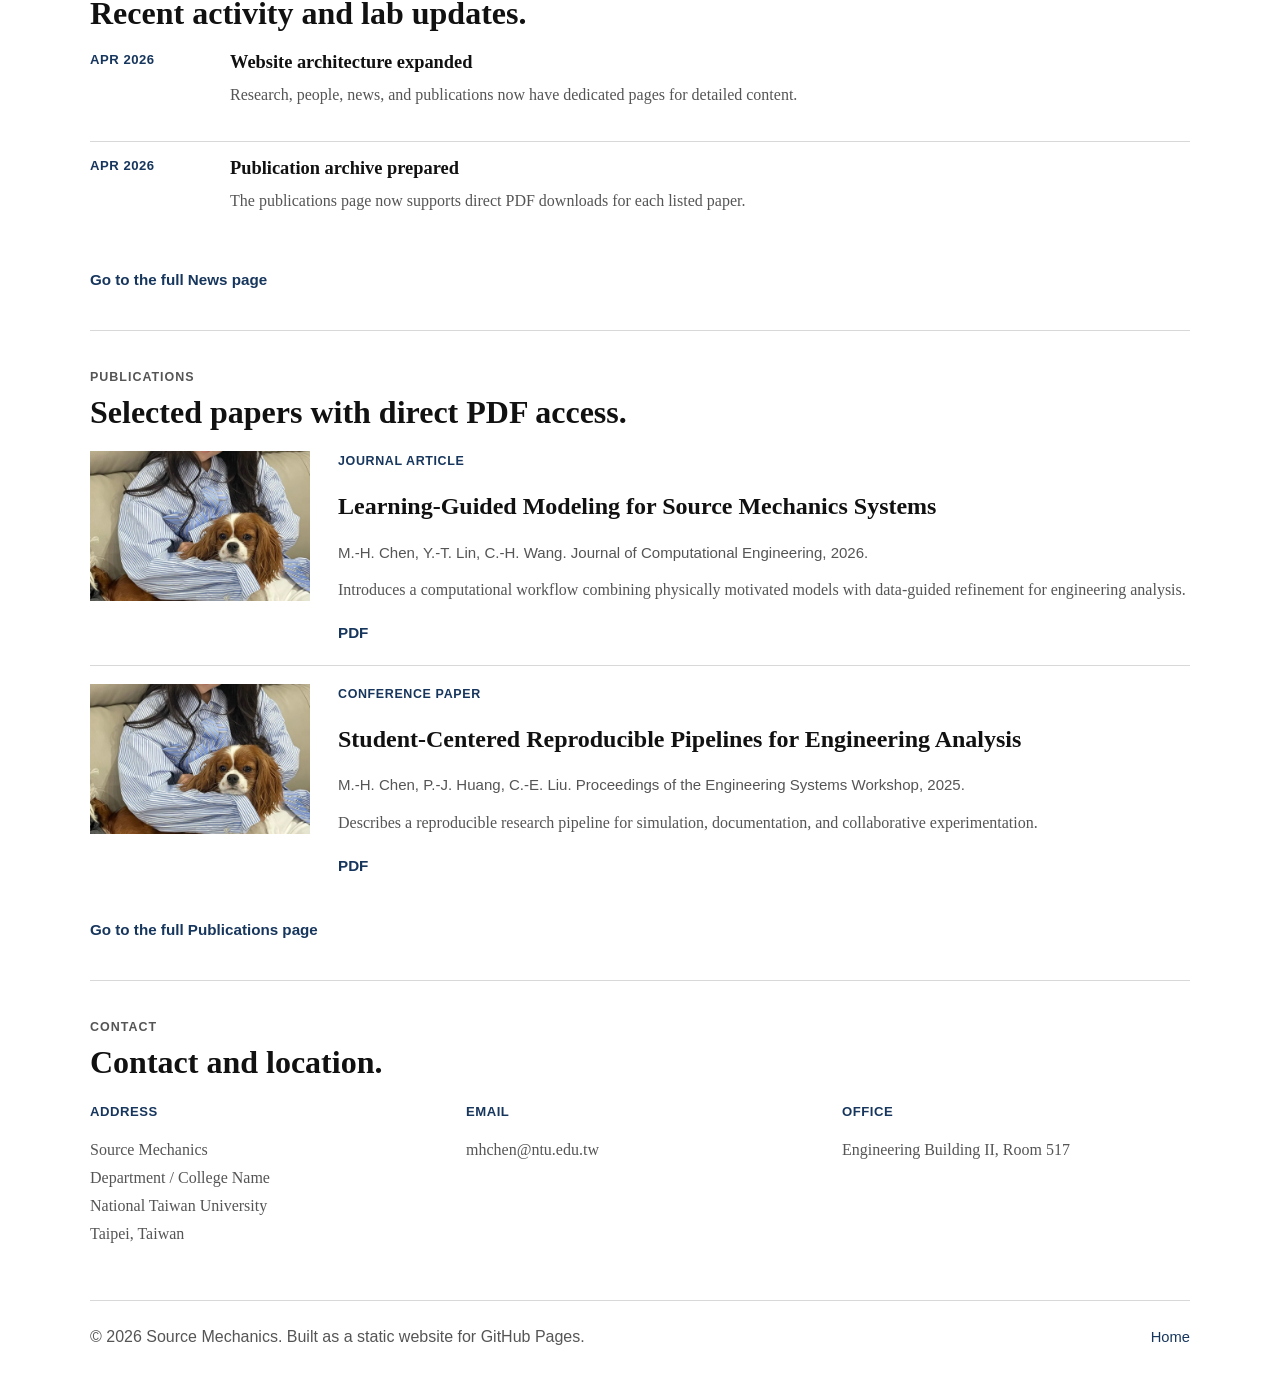
==== commit aa23dea7: "Update::Main::Style" ====
--- a/index.html
+++ b/index.html
@@ -208,21 +208,44 @@
             <h2>Selected papers with direct PDF access.</h2>
           </div>
           <div class="publication-list">
-            <article class="publication-item">
-              <h3>Learning-Guided Modeling for Source Mechanics Systems</h3>
-              <p class="publication-meta">M.-H. Chen, Y.-T. Lin, C.-H. Wang. Journal of Computational Engineering, 2026.</p>
-              <p>Introduces a computational workflow combining physically motivated models with data-guided refinement.</p>
-              <p class="publication-links">
-                <a href="files/papers/learning-guided-modeling-2026.pdf" download>PDF</a>
-              </p>
-            </article>
-            <article class="publication-item">
-              <h3>Student-Centered Reproducible Pipelines for Engineering Analysis</h3>
-              <p class="publication-meta">M.-H. Chen, P.-J. Huang, C.-E. Liu. Proceedings of the Engineering Systems Workshop, 2025.</p>
-              <p>Describes a reproducible research pipeline for simulation, documentation, and collaborative experimentation.</p>
-              <p class="publication-links">
-                <a href="files/papers/reproducible-pipelines-2025.pdf" download>PDF</a>
-              </p>
+            <article class="publication-feature">
+              <img
+                class="publication-image"
+                src="images/member/IMG_2443.JPG"
+                alt="Representative figure for Learning-Guided Modeling for Source Mechanics Systems"
+              />
+              <div class="publication-content">
+                <p class="person-role">Journal Article</p>
+                <h2>Learning-Guided Modeling for Source Mechanics Systems</h2>
+                <p class="publication-meta">M.-H. Chen, Y.-T. Lin, C.-H. Wang. Journal of Computational Engineering, 2026.</p>
+                <p>
+                  Introduces a computational workflow combining physically
+                  motivated models with data-guided refinement for engineering
+                  analysis.
+                </p>
+                <p class="publication-links">
+                  <a href="files/papers/learning-guided-modeling-2026.pdf" download>PDF</a>
+                </p>
+              </div>
+            </article>
+            <article class="publication-feature">
+              <img
+                class="publication-image"
+                src="images/member/IMG_2443.JPG"
+                alt="Representative figure for Student-Centered Reproducible Pipelines for Engineering Analysis"
+              />
+              <div class="publication-content">
+                <p class="person-role">Conference Paper</p>
+                <h2>Student-Centered Reproducible Pipelines for Engineering Analysis</h2>
+                <p class="publication-meta">M.-H. Chen, P.-J. Huang, C.-E. Liu. Proceedings of the Engineering Systems Workshop, 2025.</p>
+                <p>
+                  Describes a reproducible research pipeline for simulation,
+                  documentation, and collaborative experimentation.
+                </p>
+                <p class="publication-links">
+                  <a href="files/papers/reproducible-pipelines-2025.pdf" download>PDF</a>
+                </p>
+              </div>
             </article>
           </div>
           <p class="section-link"><a href="publications.html">Go to the full Publications page</a></p>
--- a/styles.css
+++ b/styles.css
@@ -457,6 +457,32 @@
   border-top: 0;
 }
 
+.publication-feature {
+  display: grid;
+  grid-template-columns: 220px minmax(0, 1fr);
+  gap: 28px;
+  align-items: start;
+  padding: 18px 0;
+  border-top: 1px solid var(--line);
+}
+
+.publication-feature:first-child {
+  padding-top: 0;
+  border-top: 0;
+}
+
+.publication-image {
+  display: block;
+  width: 220px;
+  height: 150px;
+  object-fit: cover;
+  background: #f3f3f3;
+}
+
+.publication-content {
+  min-width: 0;
+}
+
 .publication-meta {
   margin: 0 0 10px;
   font-family: "Helvetica Neue", Arial, sans-serif;
@@ -571,9 +597,19 @@
     gap: 16px;
   }
 
+  .publication-feature {
+    grid-template-columns: minmax(0, 1fr);
+    gap: 14px;
+  }
+
   .pi-photo {
     width: 160px;
     height: 200px;
+  }
+
+  .publication-image {
+    width: 100%;
+    height: 190px;
   }
 
   .person-card {
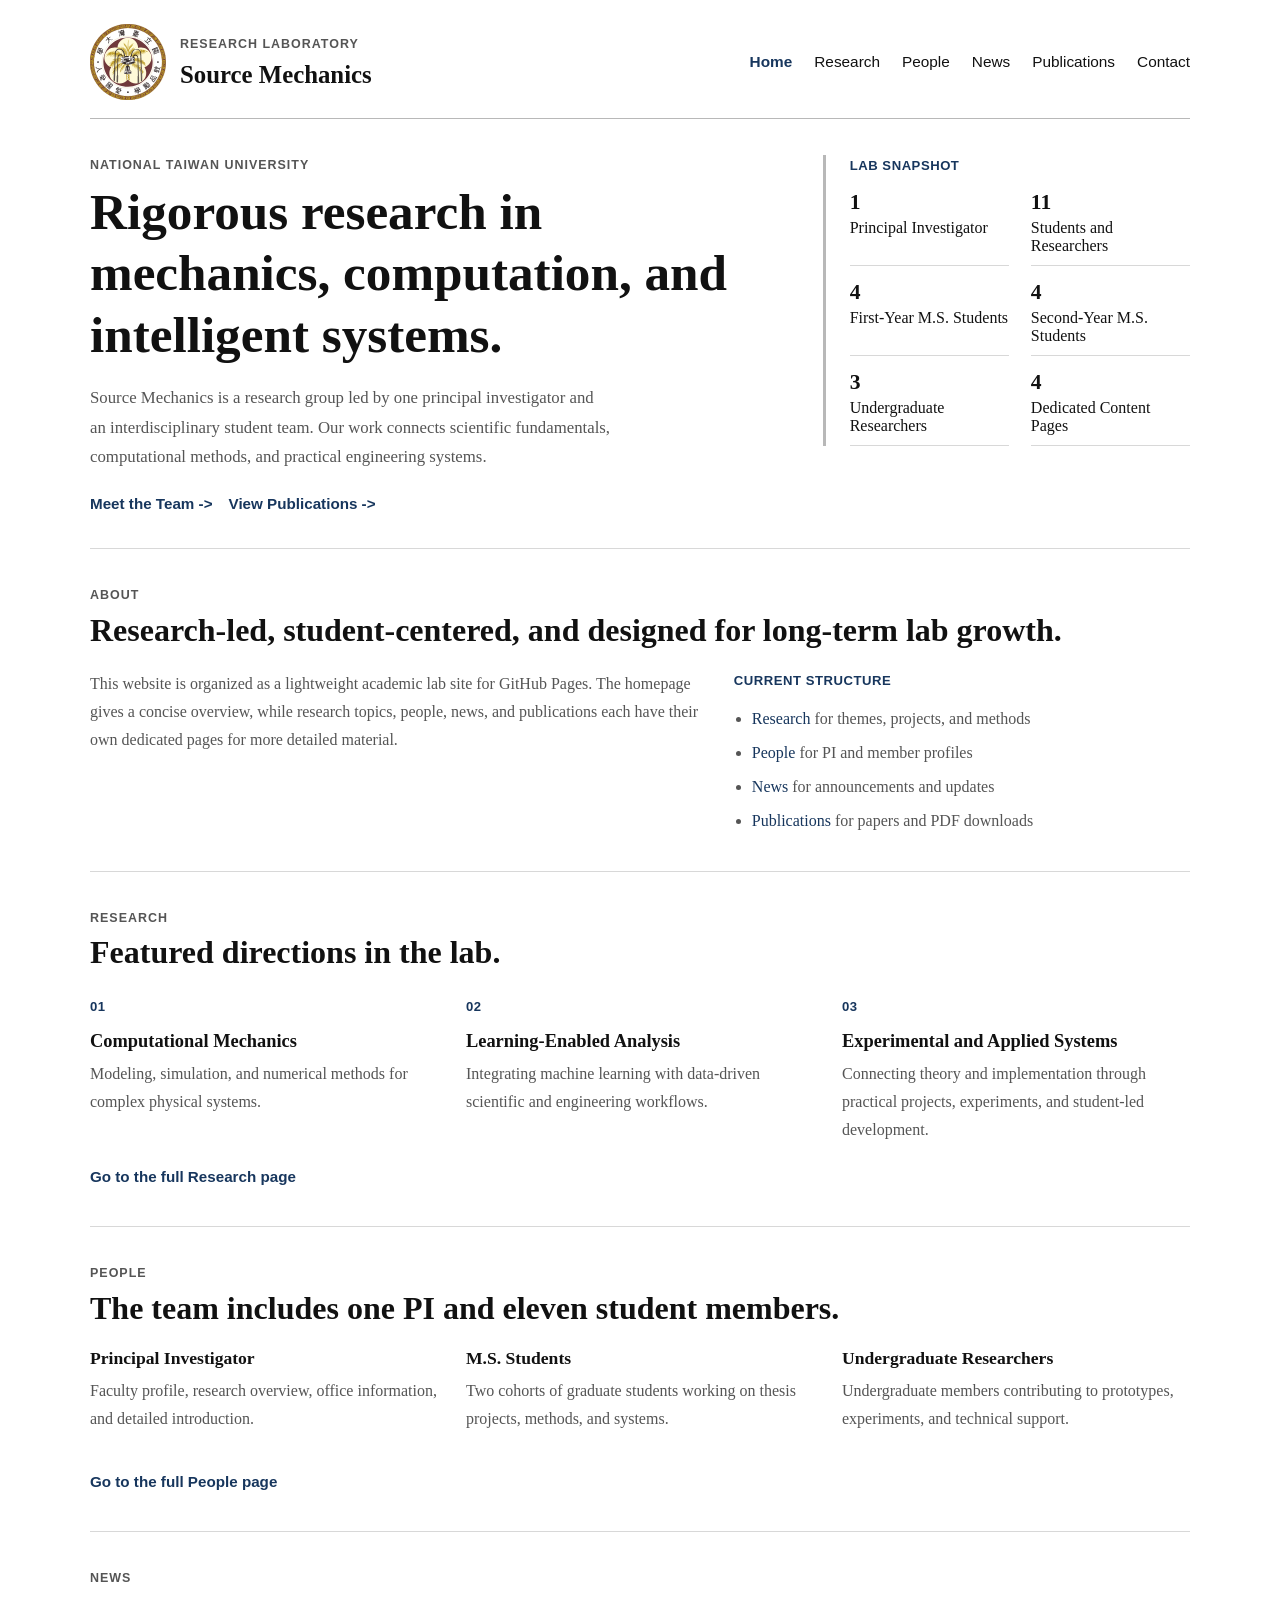
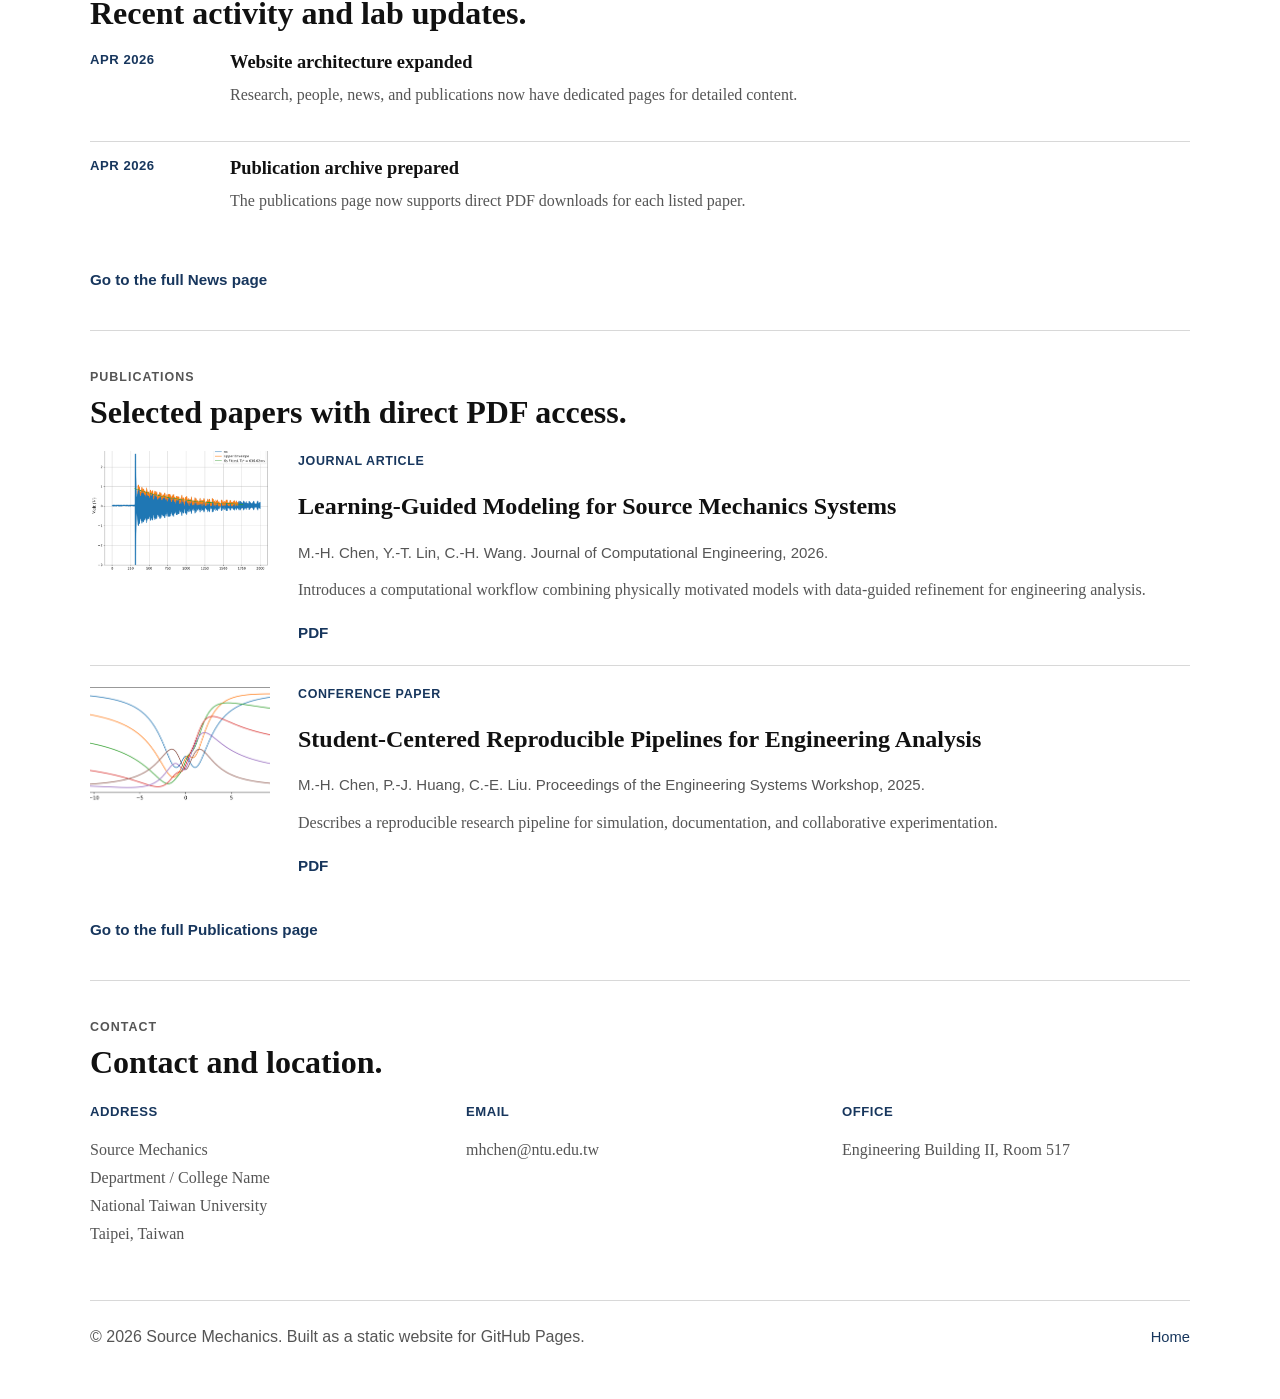
==== commit 9db8927c: "Change::Placeholder" ====
--- a/index.html
+++ b/index.html
@@ -211,7 +211,7 @@
             <article class="publication-feature">
               <img
                 class="publication-image"
-                src="images/member/IMG_2443.JPG"
+                src="images/publications/publication-1.png"
                 alt="Representative figure for Learning-Guided Modeling for Source Mechanics Systems"
               />
               <div class="publication-content">
@@ -231,7 +231,7 @@
             <article class="publication-feature">
               <img
                 class="publication-image"
-                src="images/member/IMG_2443.JPG"
+                src="images/publications/publication-2.png"
                 alt="Representative figure for Student-Centered Reproducible Pipelines for Engineering Analysis"
               />
               <div class="publication-content">
--- a/styles.css
+++ b/styles.css
@@ -459,7 +459,7 @@
 
 .publication-feature {
   display: grid;
-  grid-template-columns: 220px minmax(0, 1fr);
+  grid-template-columns: 180px minmax(0, 1fr);
   gap: 28px;
   align-items: start;
   padding: 18px 0;
@@ -473,8 +473,8 @@
 
 .publication-image {
   display: block;
-  width: 220px;
-  height: 150px;
+  width: 180px;
+  height: 120px;
   object-fit: cover;
   background: #f3f3f3;
 }
@@ -608,8 +608,9 @@
   }
 
   .publication-image {
-    width: 100%;
-    height: 190px;
+    width: 180px;
+    height: 120px;
+    max-width: 100%;
   }
 
   .person-card {
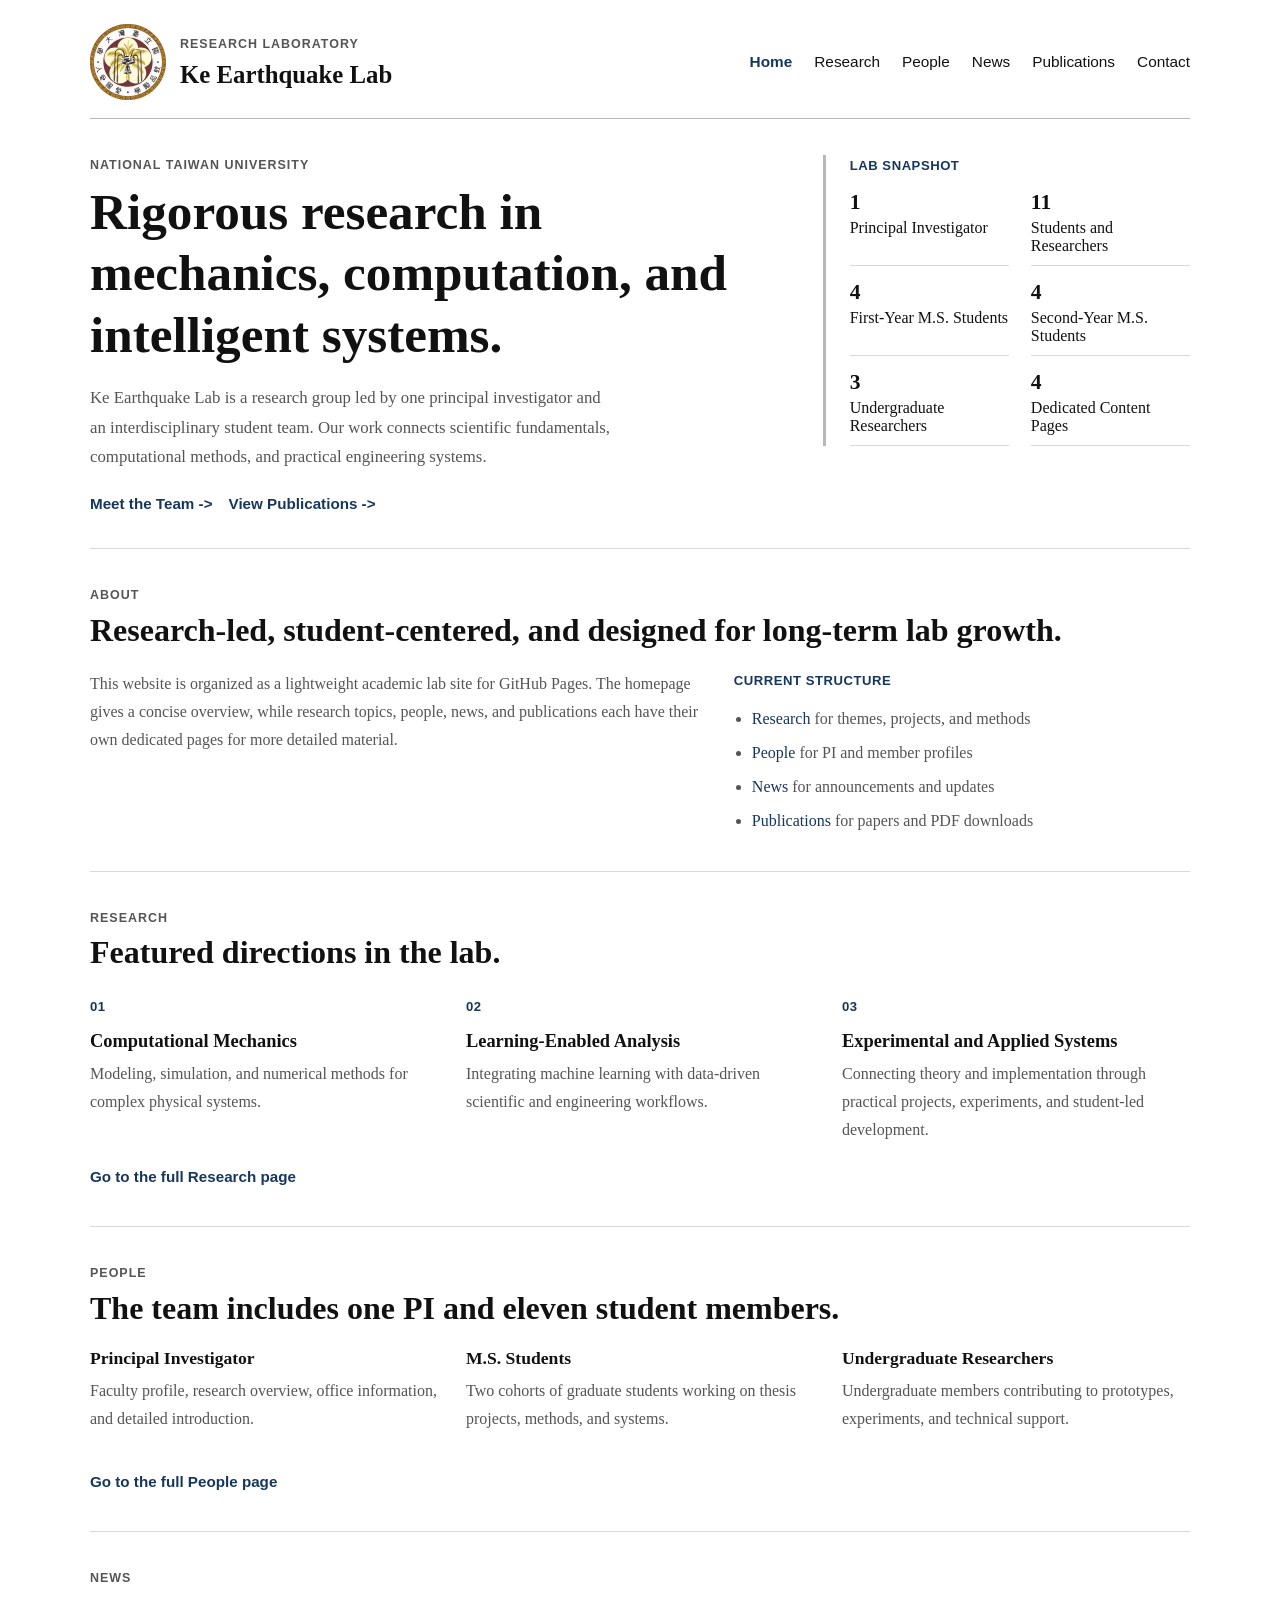
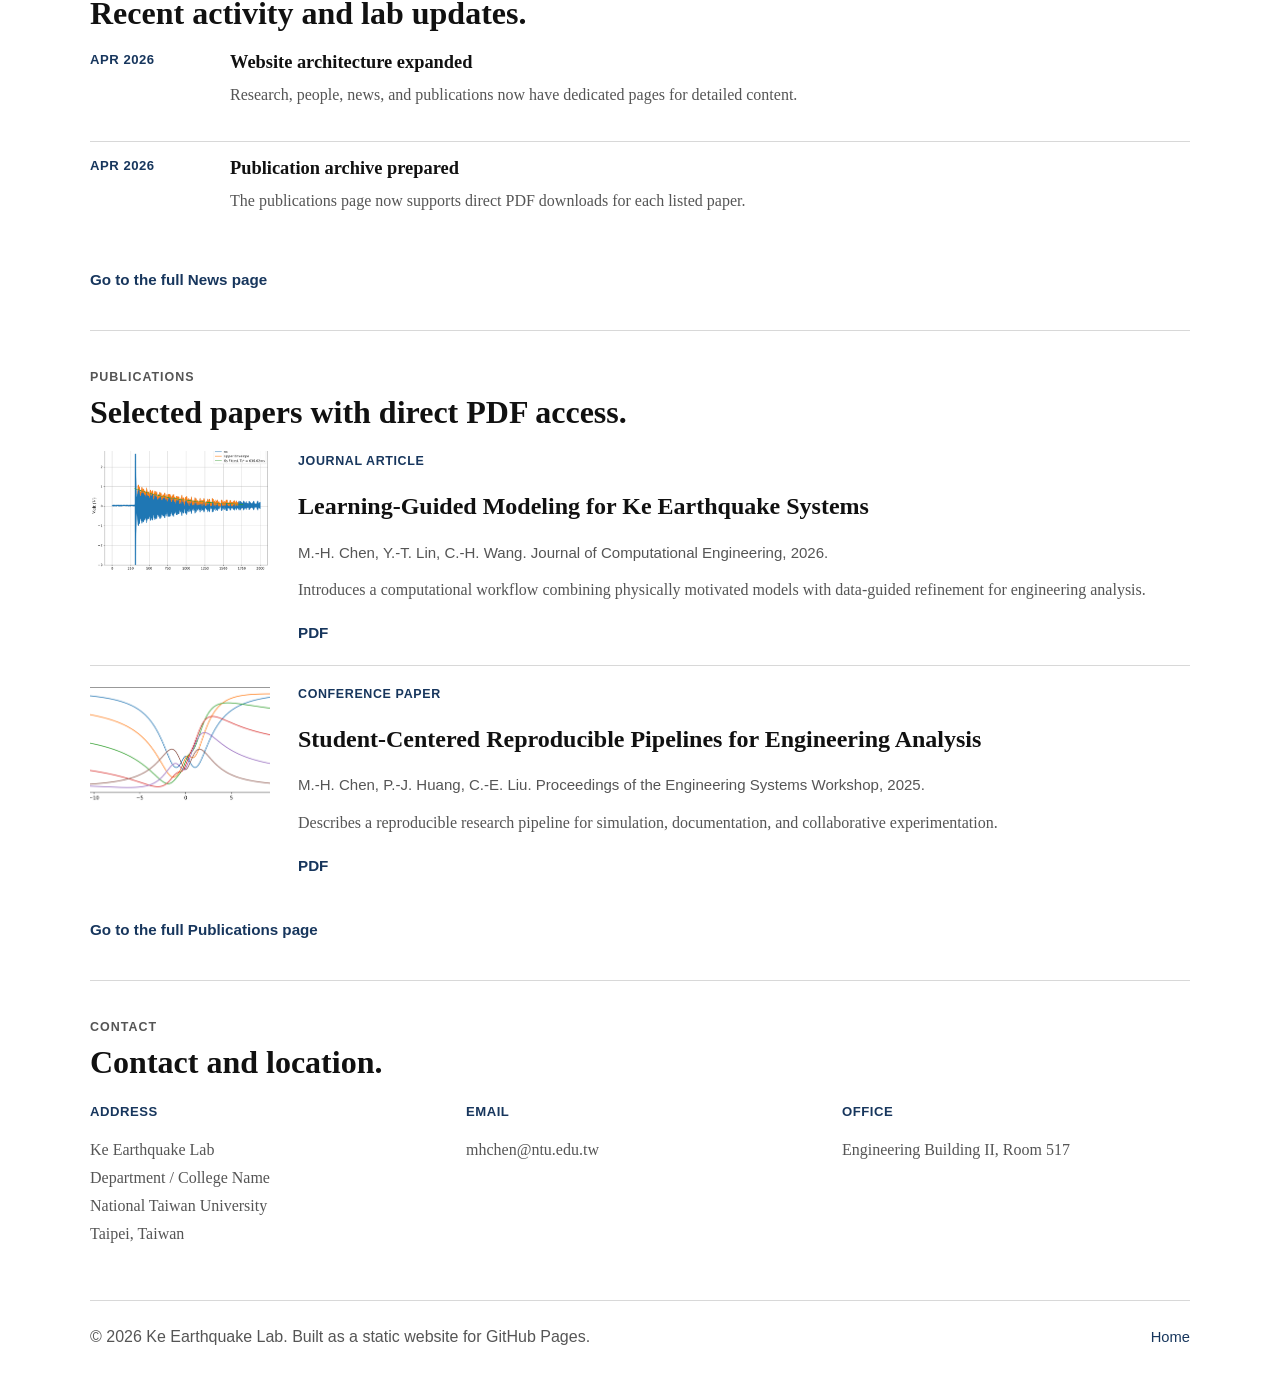
==== commit d25cf342: "Update::Mamber::Photos" ====
--- a/index.html
+++ b/index.html
@@ -3,10 +3,10 @@
   <head>
     <meta charset="UTF-8" />
     <meta name="viewport" content="width=device-width, initial-scale=1.0" />
-    <title>Source Mechanics | Research Laboratory</title>
+    <title>Ke Earthquake Lab | Research Laboratory</title>
     <meta
       name="description"
-      content="Official website for Source Mechanics at National Taiwan University."
+      content="Official website for Ke Earthquake Lab at National Taiwan University."
     />
     <link rel="preconnect" href="https://fonts.googleapis.com" />
     <link rel="preconnect" href="https://fonts.gstatic.com" crossorigin />
@@ -20,12 +20,12 @@
     <div class="page-shell">
       <header class="site-header">
         <div class="brand">
-          <a href="index.html" class="brand-mark" aria-label="Source Mechanics home">
+          <a href="index.html" class="brand-mark" aria-label="Ke Earthquake Lab home">
             <img src="images/logo/NTU-logo.svg" alt="NTU logo" class="brand-logo" />
           </a>
           <div>
             <p class="eyebrow">Research Laboratory</p>
-            <a href="index.html" class="brand-name">Source Mechanics</a>
+            <a href="index.html" class="brand-name">Ke Earthquake Lab</a>
           </div>
         </div>
 
@@ -54,7 +54,7 @@
             <p class="eyebrow">National Taiwan University</p>
             <h1>Rigorous research in mechanics, computation, and intelligent systems.</h1>
             <p class="hero-text">
-              Source Mechanics is a research group led by one principal investigator and an
+              Ke Earthquake Lab is a research group led by one principal investigator and an
               interdisciplinary student team. Our work connects scientific
               fundamentals, computational methods, and practical engineering
               systems.
@@ -212,11 +212,11 @@
               <img
                 class="publication-image"
                 src="images/publications/publication-1.png"
-                alt="Representative figure for Learning-Guided Modeling for Source Mechanics Systems"
+                alt="Representative figure for Learning-Guided Modeling for Ke Earthquake Systems"
               />
               <div class="publication-content">
                 <p class="person-role">Journal Article</p>
-                <h2>Learning-Guided Modeling for Source Mechanics Systems</h2>
+                <h2>Learning-Guided Modeling for Ke Earthquake Systems</h2>
                 <p class="publication-meta">M.-H. Chen, Y.-T. Lin, C.-H. Wang. Journal of Computational Engineering, 2026.</p>
                 <p>
                   Introduces a computational workflow combining physically
@@ -260,7 +260,7 @@
             <div class="info-block">
               <p class="card-title">Address</p>
               <p>
-                Source Mechanics<br />
+                Ke Earthquake Lab<br />
                 Department / College Name<br />
                 National Taiwan University<br />
                 Taipei, Taiwan
@@ -279,7 +279,7 @@
       </main>
 
       <footer class="site-footer">
-        <p>© 2026 Source Mechanics. Built as a static website for GitHub Pages.</p>
+        <p>© 2026 Ke Earthquake Lab. Built as a static website for GitHub Pages.</p>
         <a href="index.html">Home</a>
       </footer>
     </div>
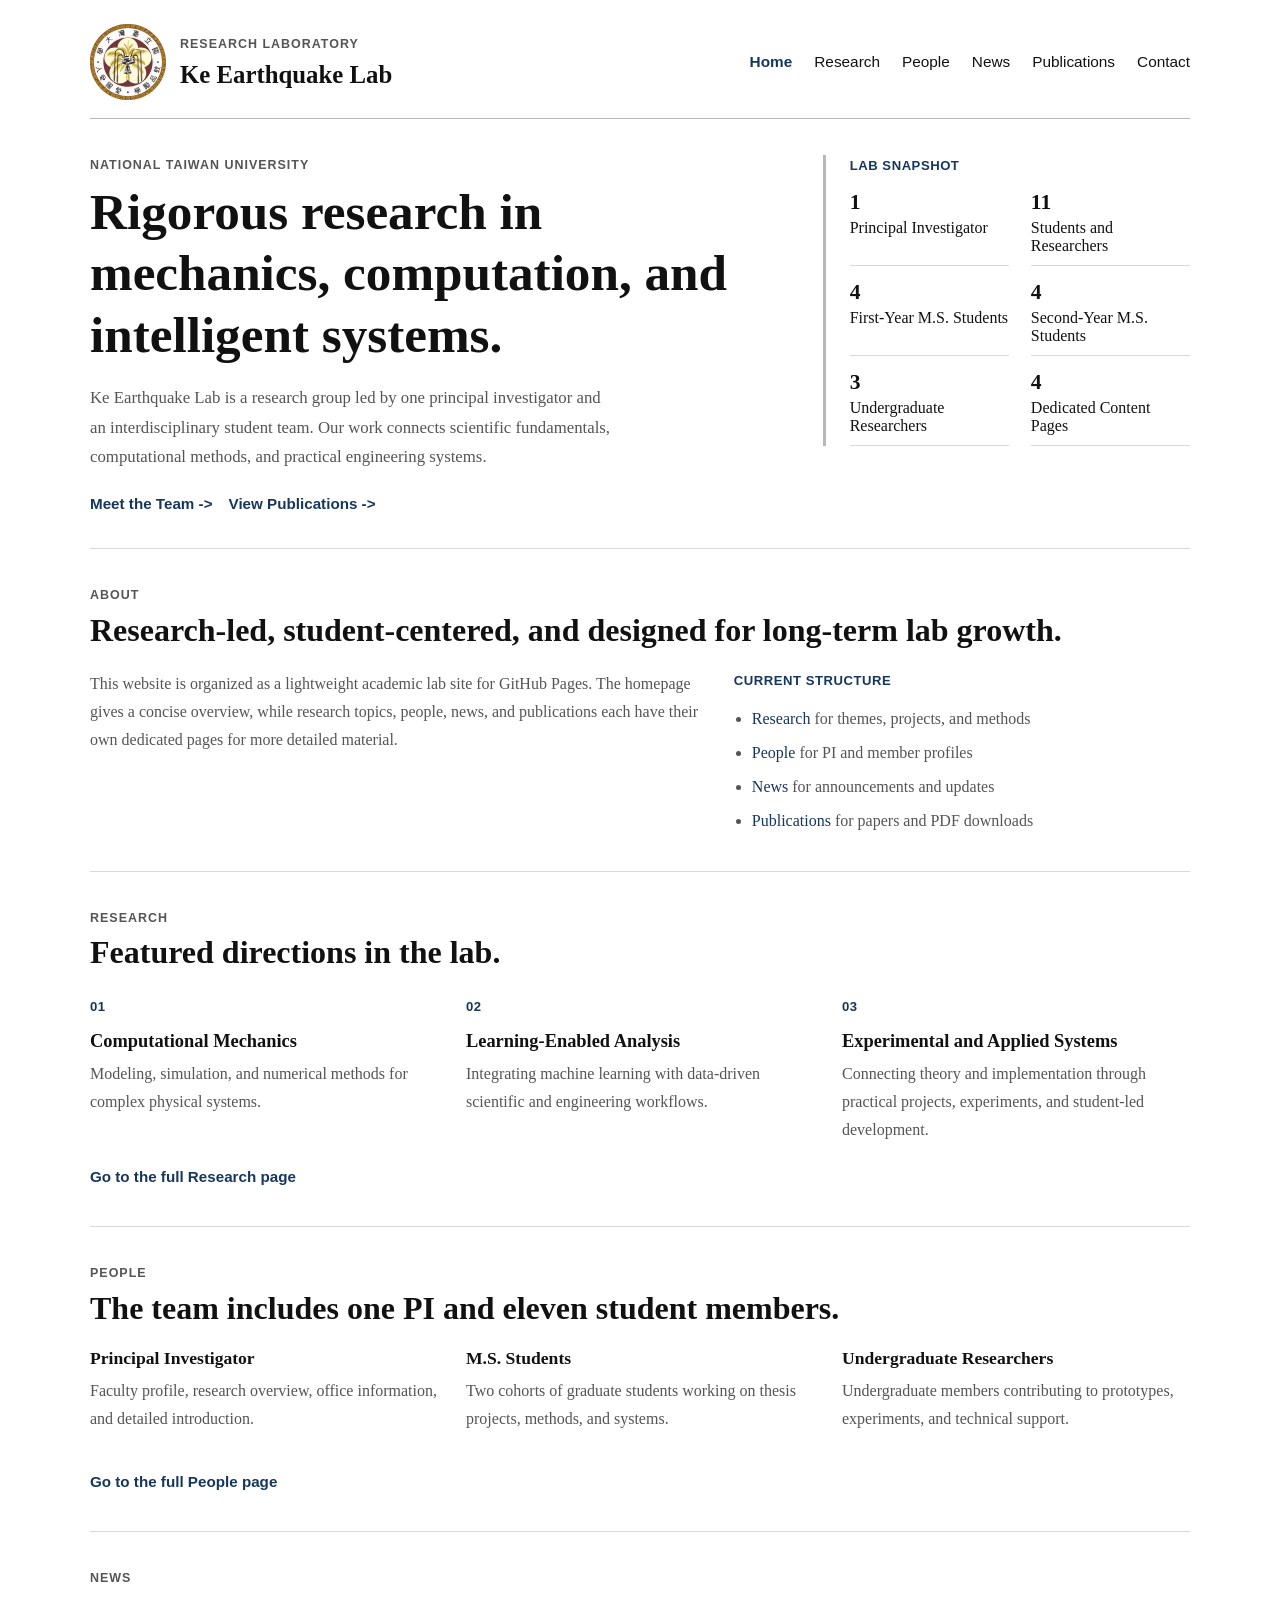
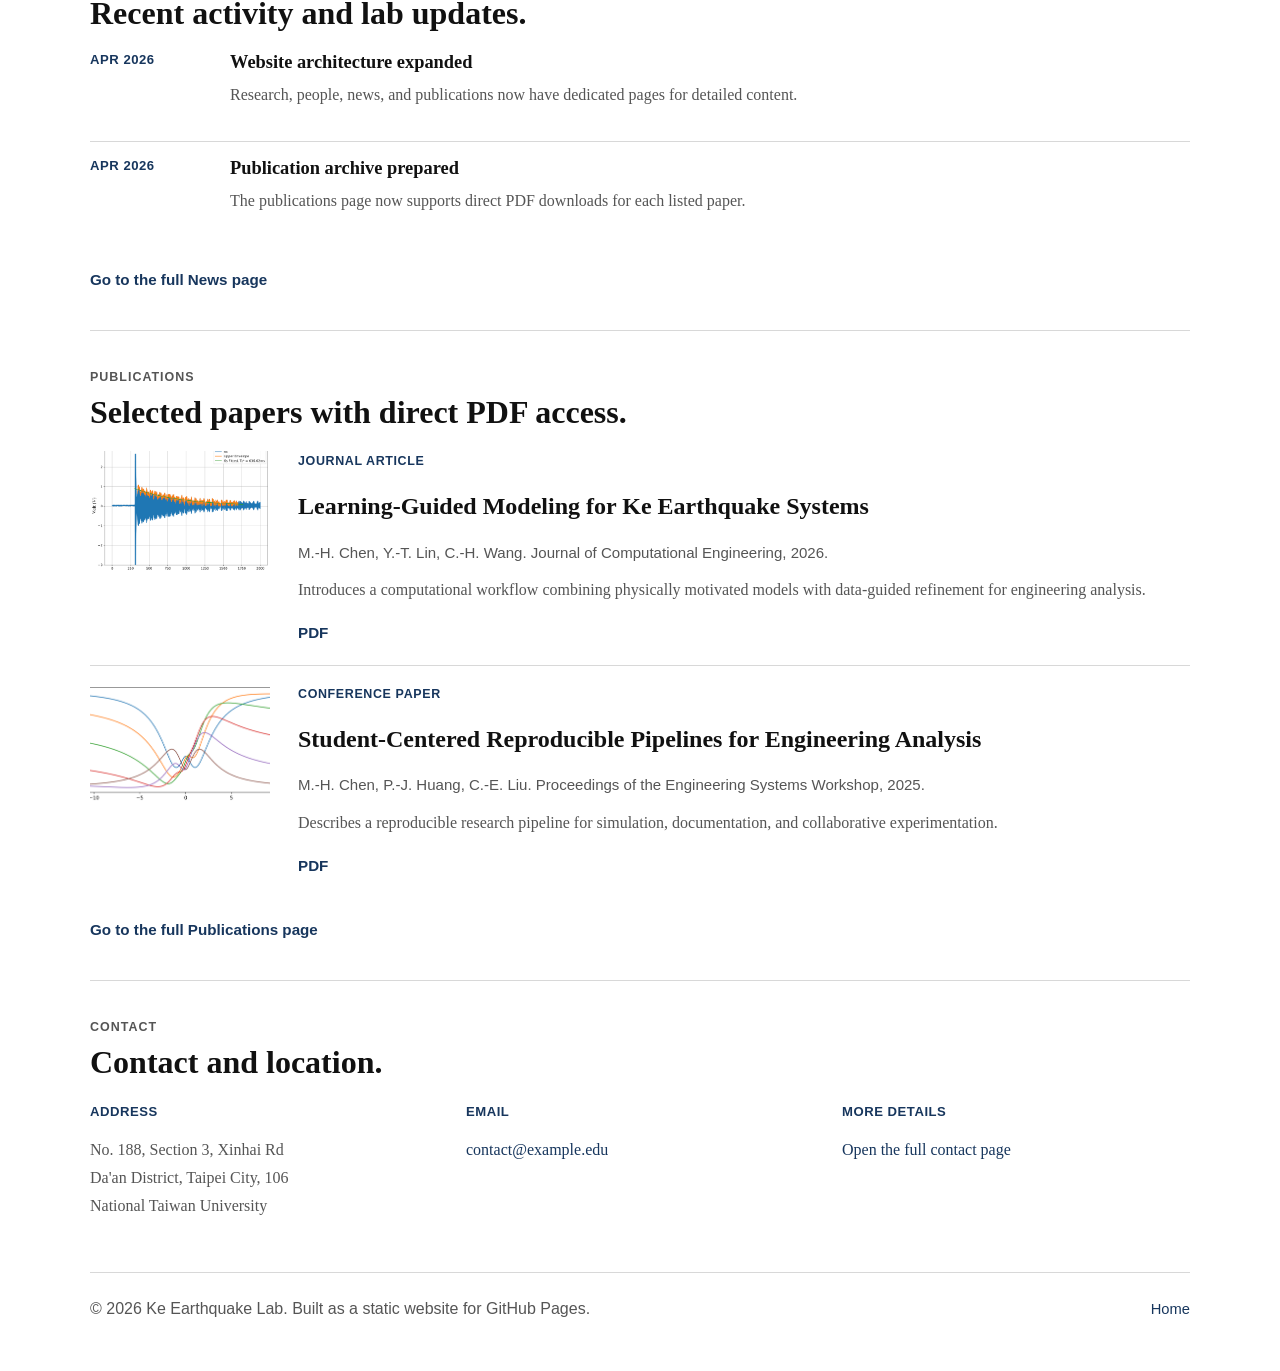
==== commit 21821f2b: "Add standalone contact page" ====
--- a/index.html
+++ b/index.html
@@ -44,7 +44,7 @@
           <a href="people.html">People</a>
           <a href="news.html">News</a>
           <a href="publications.html">Publications</a>
-          <a href="index.html#contact">Contact</a>
+          <a href="contact.html">Contact</a>
         </nav>
       </header>
 
@@ -251,7 +251,7 @@
           <p class="section-link"><a href="publications.html">Go to the full Publications page</a></p>
         </section>
 
-        <section id="contact" class="section section-contact">
+        <section class="section section-contact">
           <div class="section-heading">
             <p class="eyebrow">Contact</p>
             <h2>Contact and location.</h2>
@@ -260,19 +260,18 @@
             <div class="info-block">
               <p class="card-title">Address</p>
               <p>
-                Ke Earthquake Lab<br />
-                Department / College Name<br />
-                National Taiwan University<br />
-                Taipei, Taiwan
+                No. 188, Section 3, Xinhai Rd<br />
+                Da'an District, Taipei City, 106<br />
+                National Taiwan University
               </p>
             </div>
             <div class="info-block">
               <p class="card-title">Email</p>
-              <p>mhchen@ntu.edu.tw</p>
-            </div>
-            <div class="info-block">
-              <p class="card-title">Office</p>
-              <p>Engineering Building II, Room 517</p>
+              <p><a href="mailto:contact@example.edu">contact@example.edu</a></p>
+            </div>
+            <div class="info-block">
+              <p class="card-title">More Details</p>
+              <p><a href="contact.html">Open the full contact page</a></p>
             </div>
           </div>
         </section>
--- a/styles.css
+++ b/styles.css
@@ -200,7 +200,8 @@
 .card-title,
 .group-heading p,
 .timeline-date,
-.research-index {
+.research-index,
+.section-label {
   margin: 0 0 12px;
   color: var(--accent);
   font-family: "Helvetica Neue", Arial, sans-serif;
@@ -524,6 +525,61 @@
   gap: 28px;
 }
 
+.contact-summary {
+  display: grid;
+  gap: 14px;
+}
+
+.summary-card {
+  padding-bottom: 12px;
+  border-bottom: 1px solid var(--line);
+}
+
+.summary-card:last-child {
+  padding-bottom: 0;
+  border-bottom: 0;
+}
+
+.summary-card p:last-child {
+  margin-bottom: 0;
+}
+
+.contact-page-grid {
+  display: grid;
+  grid-template-columns: minmax(0, 1.45fr) minmax(320px, 0.85fr);
+  gap: 32px;
+  align-items: start;
+}
+
+.map-card {
+  position: relative;
+}
+
+.contact-map {
+  display: block;
+  width: 100%;
+  height: 520px;
+  border: 1px solid var(--line);
+  border-radius: 8px;
+  background: #f7f8fa;
+}
+
+.map-copy-button {
+  border: 1px solid var(--line-strong);
+  background: #ffffff;
+  color: var(--text);
+  padding: 10px 14px;
+  font-family: "Helvetica Neue", Arial, sans-serif;
+  font-size: 0.95rem;
+  line-height: 1.2;
+  cursor: pointer;
+}
+
+.map-copy-button:hover,
+.map-copy-button:focus-visible {
+  background: #f5f5f5;
+}
+
 .site-footer {
   display: flex;
   align-items: center;
@@ -554,6 +610,7 @@
   .hero,
   .two-column,
   .research-grid,
+  .contact-page-grid,
   .contact-layout,
   .people-grid,
   .summary-grid {
@@ -613,6 +670,10 @@
     max-width: 100%;
   }
 
+  .contact-map {
+    height: 360px;
+  }
+
   .person-card {
     grid-template-columns: 78px minmax(0, 1fr);
     gap: 14px;
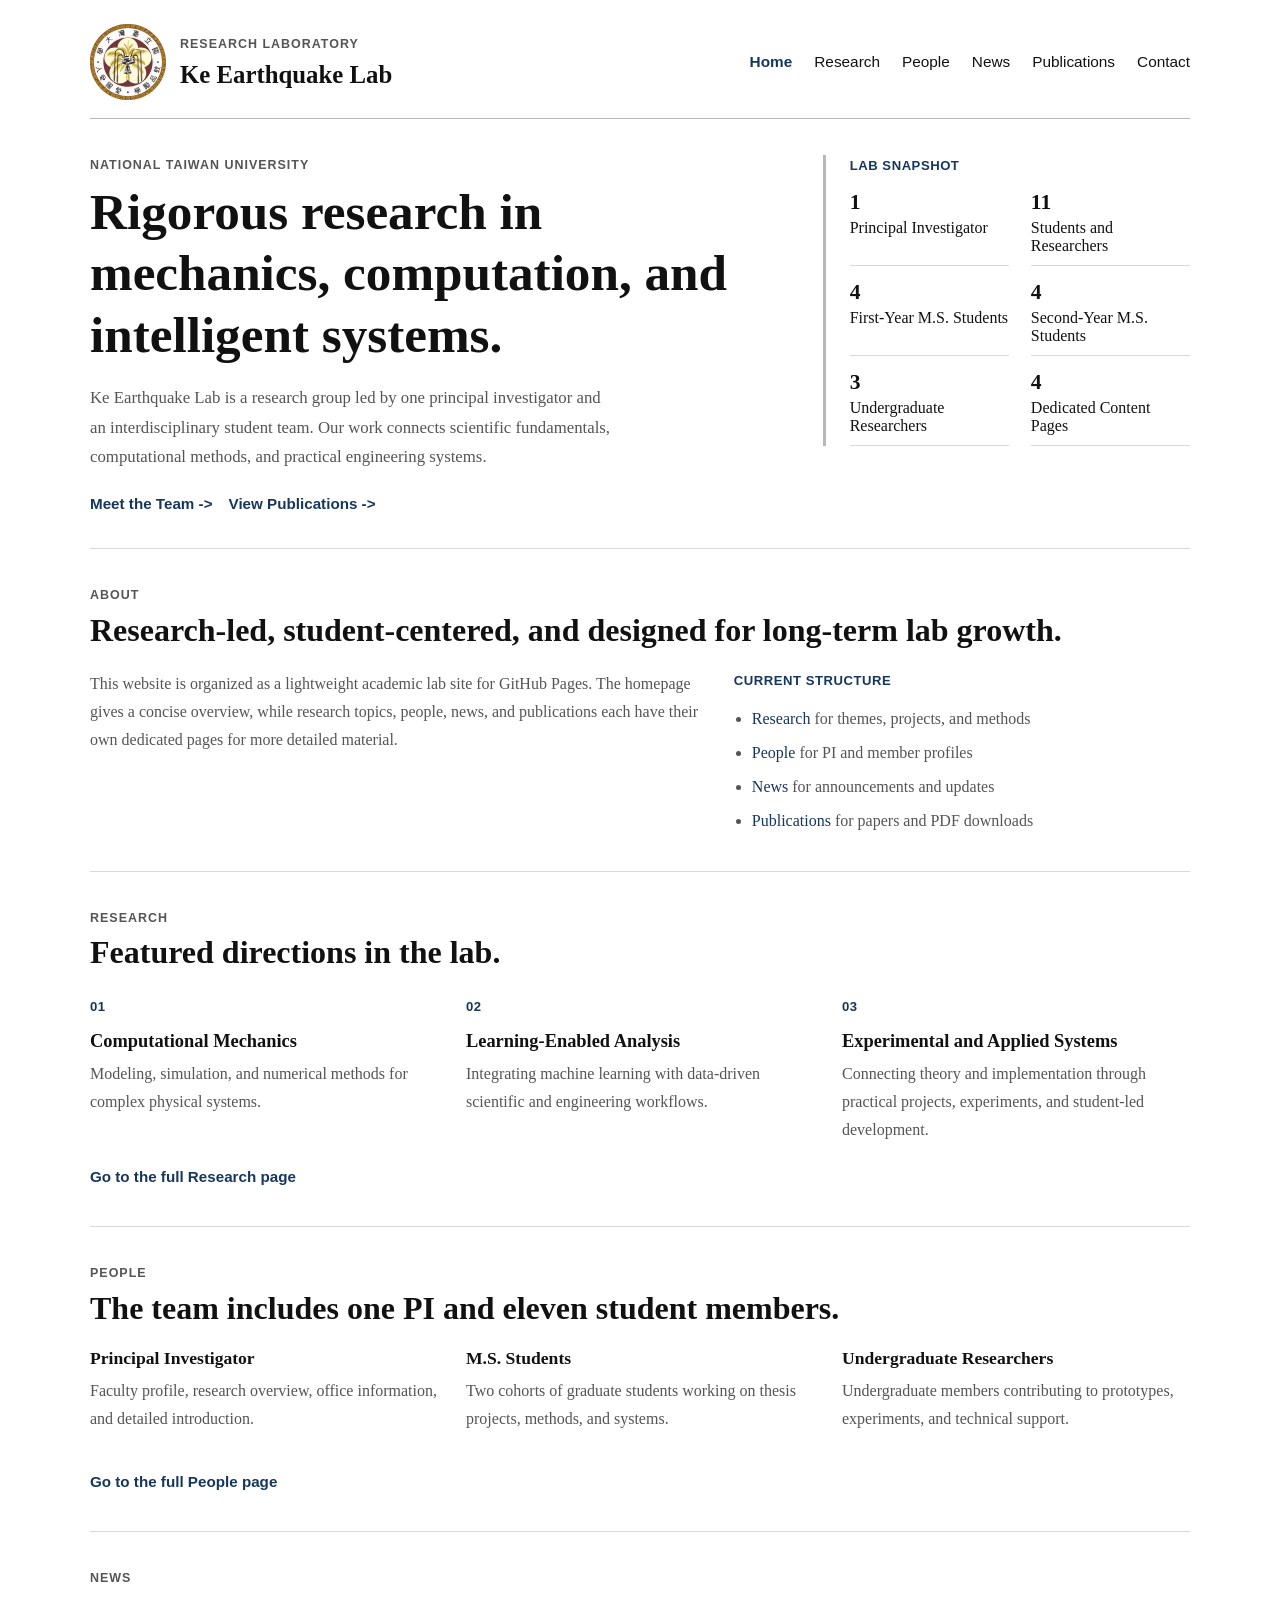
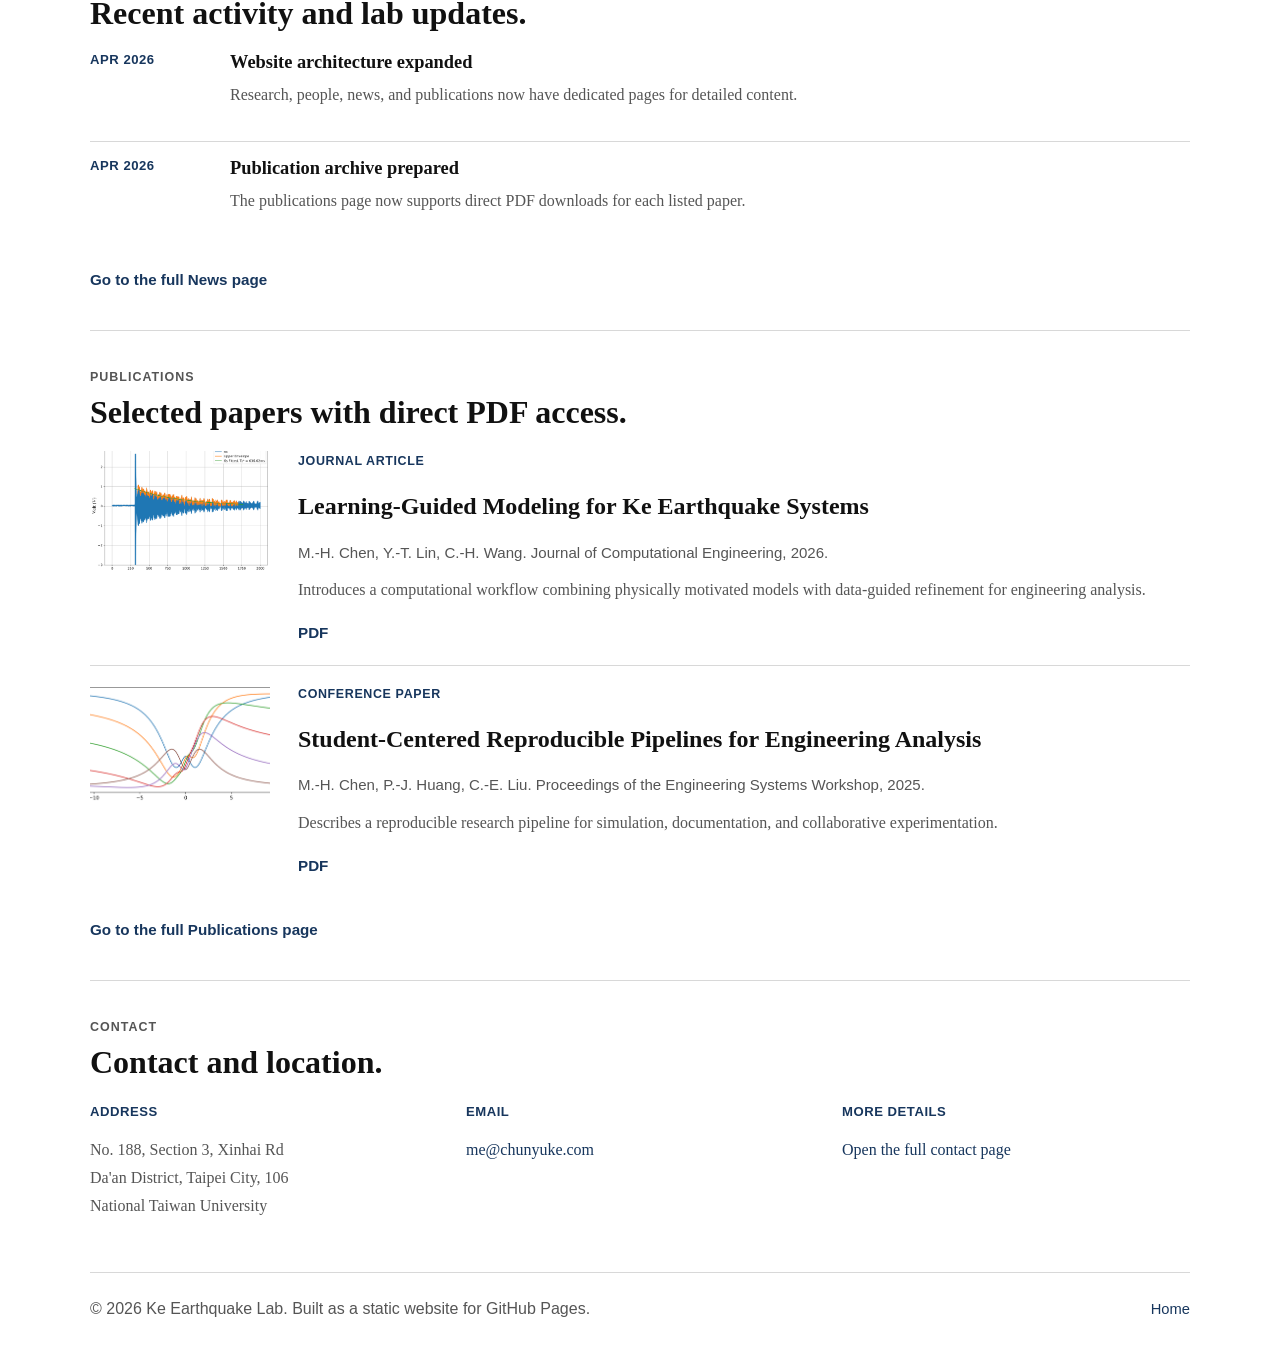
==== commit 79c0a6c2: "Update PI information" ====
--- a/index.html
+++ b/index.html
@@ -267,7 +267,7 @@
             </div>
             <div class="info-block">
               <p class="card-title">Email</p>
-              <p><a href="mailto:contact@example.edu">contact@example.edu</a></p>
+              <p><a href="mailto:me@chunyuke.com">me@chunyuke.com</a></p>
             </div>
             <div class="info-block">
               <p class="card-title">More Details</p>
--- a/styles.css
+++ b/styles.css
@@ -560,7 +560,7 @@
   width: 100%;
   height: 520px;
   border: 1px solid var(--line);
-  border-radius: 8px;
+  border-radius: 24px;
   background: #f7f8fa;
 }
 
